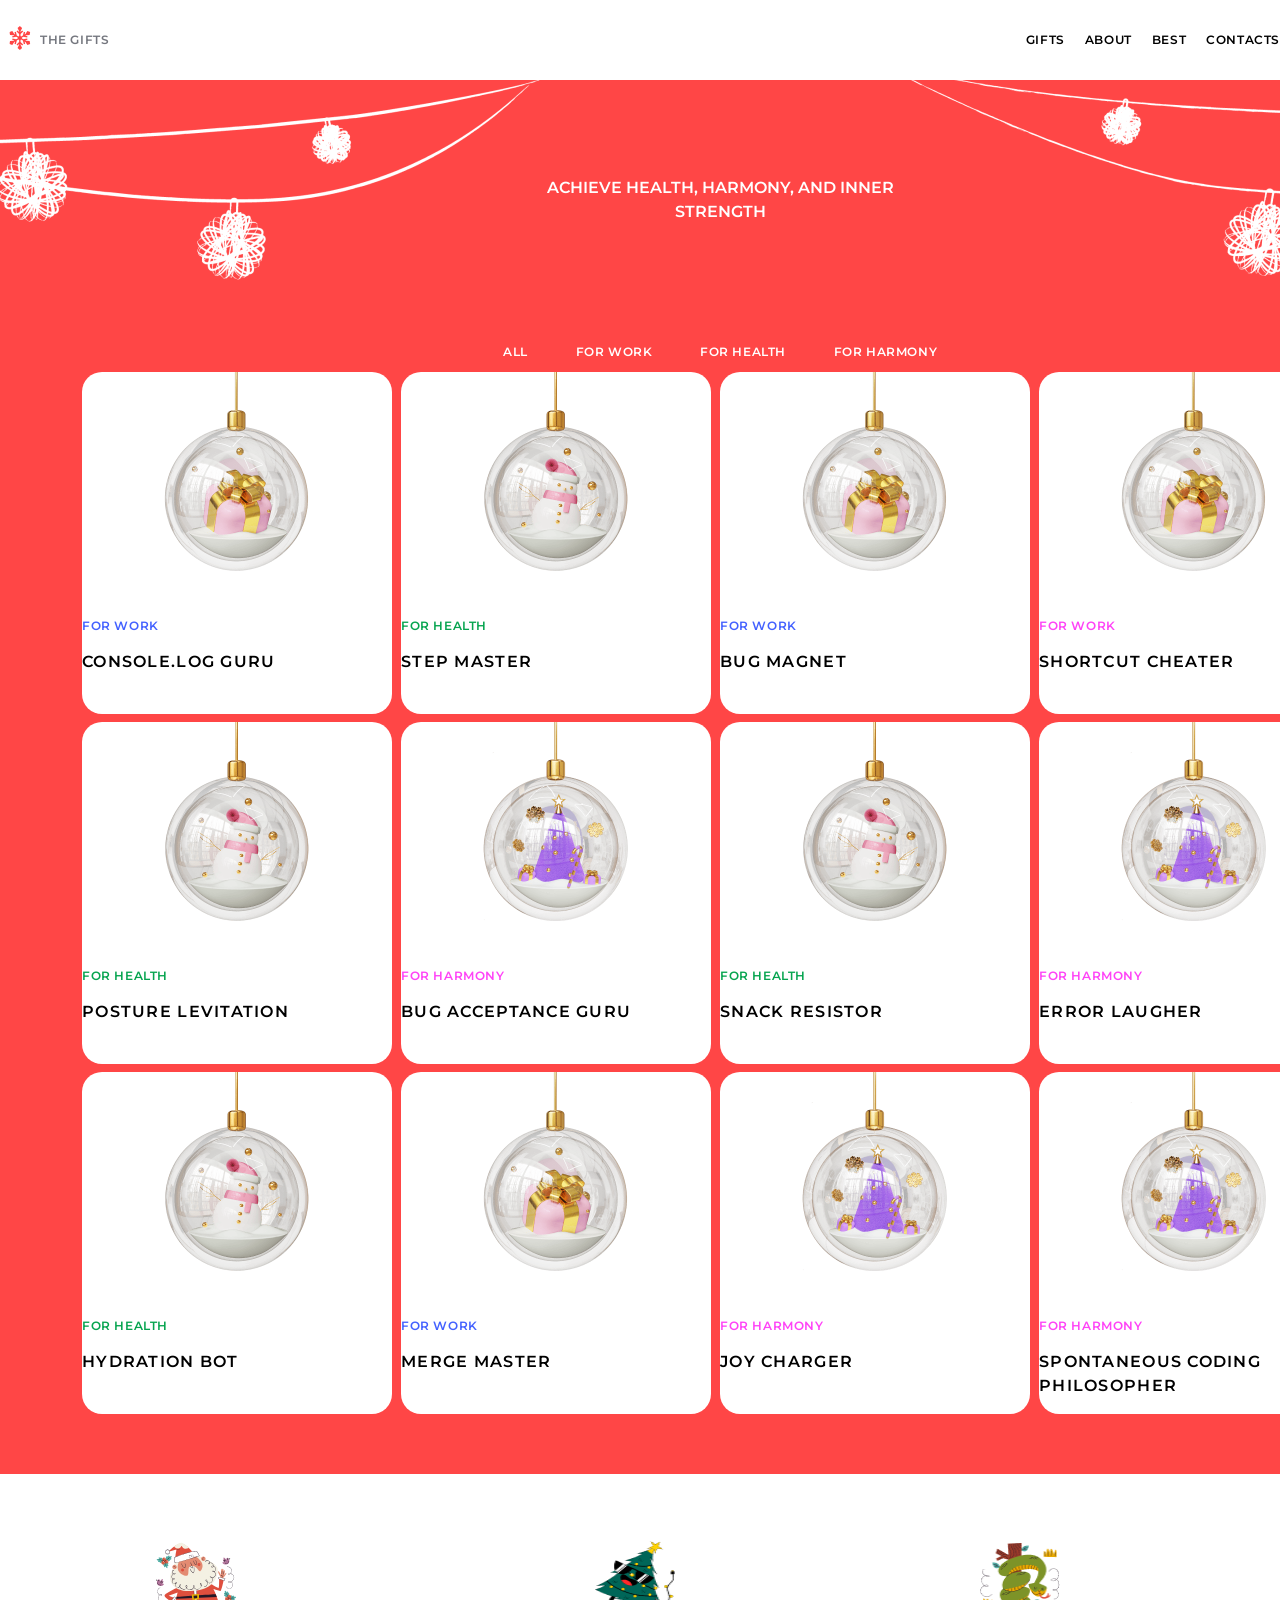
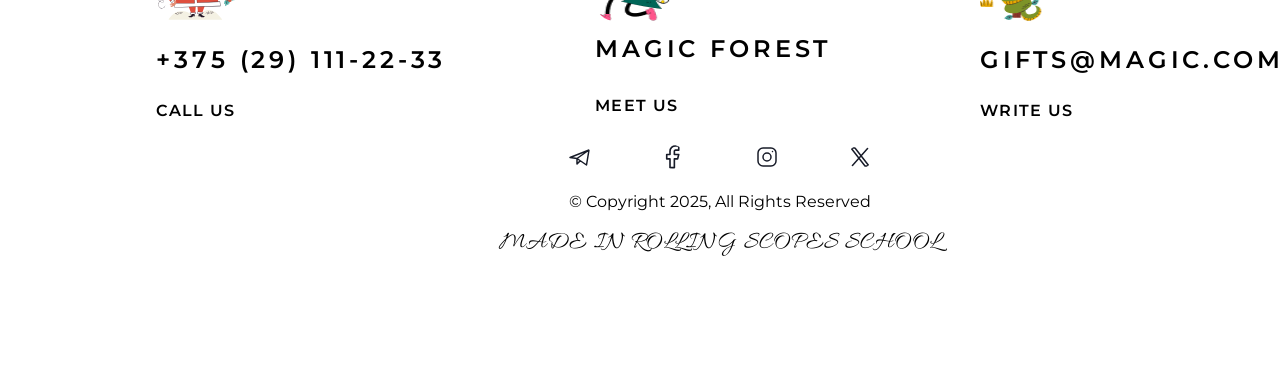
==== gifts.html @ f3303175 "feat: initial project structure" ====
<!DOCTYPE html>
<html lang="en">
<head>
    <link rel="icon" href="images/favicon.svg.svg" type="image/x-icon">
    <link rel="stylesheet" href="style.css">
    <meta charset="UTF-8">
    <meta name="viewport" content="width=device-width, initial-scale=1.0">
    <title>Gifts page</title>
</head>
<body>
    <header>
        <div class="header_container">
            <div class="header_left-block">
                <a href="index.html"><img src="images/favicon.svg.svg" alt="icon" class="icon"></a>
                <a href="gifts.html" class="disabled font-color-dark font-family-montserrat font-weight-600 font-style-normal font-size-12 line-height-130 letter-spacing-5 uppercase">
                    the gifts
                </a>
            </div>
            <div class="header_right-block">
                <nav class="font-color-dark font-family-montserrat font-weight-600 font-style-normal font-size-12 line-height-130 letter-spacing-5 uppercase">
                    <ul>
                        <li><a href="gifts.html" class="gifts_link">gifts</a></li>
                        <li><a href="#About" class="about_link">about</a></li>
                        <li><a href="#Best_Gifts" class="best_link">best</a></li>
                        <li><a href="#Contacts" class="contacts_link">contacts</a></li>
                    </ul>
                </nav>
            </div>
        </div>
    </header>

    <main>
        <section class="Gifts" id="Gifts">
            <img src="images/bg-garland.png" alt="garland" width="1440" height="200">
            <div class="gifts_container">
                
                <div id="overlay" class="gifts_header">
                    <p class="font-color-white font-family-montserrat font-weight-600 font-style-normal font-size-32 line-height-150 letter-spacing-18 center uppercase">
                        Achieve health, harmony, and inner strength</p>
                </div>
                <div class="gifts_tabs">
                    <div class="all_tab font-color-white font-family-montserrat font-weight-600 font-style-normal font-size-12 line-height-130 letter-spacing-5 center uppercase">
                        <p>all</p>
                    </div>
                    <div class="work_tab font-color-white font-family-montserrat font-weight-600 font-style-normal font-size-12 line-height-130 letter-spacing-5 center uppercase">
                        <p>for work</p>
                    </div>
                    <div class="health_tab font-color-white font-family-montserrat font-weight-600 font-style-normal font-size-12 line-height-130 letter-spacing-5 center uppercase">
                        <p>for health</p>
                    </div>
                    <div class="harmony_tab font-color-white font-family-montserrat font-weight-600 font-style-normal font-size-12 line-height-130 letter-spacing-5 center uppercase">
                        <p>for harmony</p>
                    </div>
                </div>
                <div class="gifts_cards">
                    <a href="">
                    <div class="card">
                        <img src="images/gift-for-work.png" alt="gift for work" class="gift-work">
                        <h3 class="font-color-blue font-family-montserrat font-weight-600 font-style-normal font-size-12 line-height-130 letter-spacing-5 uppercase">
                            for work
                        </h3>
                        <p class="font-color-black font-family-montserrat font-weight-600 font-style-normal font-size-16 line-height-152 letter-spacing-8 uppercase">
                            Console.log Guru
                        </p>
                    </div>
                    </a>
                    <a href="">
                    <div class="card">
                        <img src="images/gift-for-health.png" alt="gift for health" class="gift-health">
                        <h3  class="font-color-green font-family-montserrat font-weight-600 font-style-normal font-size-12 line-height-130 letter-spacing-5 uppercase">
                            for health
                        </h3>
                        <p class="font-color-black font-family-montserrat font-weight-600 font-style-normal font-size-16 line-height-152 letter-spacing-8 uppercase">
                            Step master
                        </p>
                    </div>
                    </a>
                    <a href="">
                    <div class="card">
                        <img src="images/gift-for-work.png" alt="gift for work" class="gift-work">
                        <h3 class="font-color-blue font-family-montserrat font-weight-600 font-style-normal font-size-12 line-height-130 letter-spacing-5 uppercase">
                            for work
                        </h3>
                        <p class="font-color-black font-family-montserrat font-weight-600 font-style-normal font-size-16 line-height-152 letter-spacing-8 uppercase">
                            bug magnet
                        </p>
                    </div>
                    </a>
                    <a href="">
                    <div class="card">
                        <img src="images/gift-for-work.png" alt="gift for work" class="gift-work">
                        <h3 class="font-color-pink font-family-montserrat font-weight-600 font-style-normal font-size-12 line-height-130 letter-spacing-5 uppercase">
                            for work
                        </h3>
                        <p class="font-color-black font-family-montserrat font-weight-600 font-style-normal font-size-16 line-height-152 letter-spacing-8 uppercase">
                            shortcut cheater
                        </p>
                    </div>
                    </a>
                    <a href="">
                    <div class="card">
                        <img src="images/gift-for-health.png" alt="gift for health" class="gift-health">
                        <h3  class="font-color-green font-family-montserrat font-weight-600 font-style-normal font-size-12 line-height-130 letter-spacing-5 uppercase">
                            for health
                        </h3>
                        <p class="font-color-black font-family-montserrat font-weight-600 font-style-normal font-size-16 line-height-152 letter-spacing-8 uppercase">
                            posture levitation
                        </p>
                    </div>
                    </a>
                    <a href="">
                    <div class="card">
                        <img src="images/gift-for-harmony.png" alt="gift for harmony" class="gift-harmony">
                        <h3 class="font-color-pink font-family-montserrat font-weight-600 font-style-normal font-size-12 line-height-130 letter-spacing-5 uppercase">
                            for harmony
                        </h3>
                        <p class="font-color-black font-family-montserrat font-weight-600 font-style-normal font-size-16 line-height-152 letter-spacing-8 uppercase">
                            bug acceptance guru
                        </p>
                    </div>
                    </a>
                    <a href="">
                    <div class="card">
                        <img src="images/gift-for-health.png" alt="gift for health" class="gift-health">
                        <h3  class="font-color-green font-family-montserrat font-weight-600 font-style-normal font-size-12 line-height-130 letter-spacing-5 uppercase">
                            for health
                        </h3>
                        <p class="font-color-black font-family-montserrat font-weight-600 font-style-normal font-size-16 line-height-152 letter-spacing-8 uppercase">
                            snack resistor
                        </p>
                    </div>
                    </a>
                    <a href="">
                    <div class="card">
                        <img src="images/gift-for-harmony.png" alt="gift for harmony" class="gift-harmony">
                        <h3 class="font-color-pink font-family-montserrat font-weight-600 font-style-normal font-size-12 line-height-130 letter-spacing-5 uppercase">
                            for harmony
                        </h3>
                        <p class="font-color-black font-family-montserrat font-weight-600 font-style-normal font-size-16 line-height-152 letter-spacing-8 uppercase">
                            error laugher
                        </p>
                    </div>
                    </a>
                    <a href="">
                    <div class="card">
                        <img src="images/gift-for-health.png" alt="gift for health" class="gift-health">
                        <h3  class="font-color-green font-family-montserrat font-weight-600 font-style-normal font-size-12 line-height-130 letter-spacing-5 uppercase">
                            for health
                        </h3>
                        <p class="font-color-black font-family-montserrat font-weight-600 font-style-normal font-size-16 line-height-152 letter-spacing-8 uppercase">
                            hydration bot
                        </p>
                    </div>
                    </a>
                    <a href="">
                    <div class="card">
                        <img src="images/gift-for-work.png" alt="gift for work" class="gift-work">
                        <h3 class="font-color-blue font-family-montserrat font-weight-600 font-style-normal font-size-12 line-height-130 letter-spacing-5 uppercase">
                            for work
                        </h3>
                        <p class="font-color-black font-family-montserrat font-weight-600 font-style-normal font-size-16 line-height-152 letter-spacing-8 uppercase">
                            merge master
                        </p>
                    </div>
                    </a>
                    <a href="">
                    <div class="card">
                        <img src="images/gift-for-harmony.png" alt="gift for harmony" class="gift-harmony">
                        <h3 class="font-color-pink font-family-montserrat font-weight-600 font-style-normal font-size-12 line-height-130 letter-spacing-5 uppercase">
                            for harmony
                        </h3>
                        <p class="font-color-black font-family-montserrat font-weight-600 font-style-normal font-size-16 line-height-152 letter-spacing-8 uppercase">
                            joy charger
                        </p>
                    </div>
                    </a>
                    <a href="">
                    <div class="card">
                        <img src="images/gift-for-harmony.png" alt="gift for harmony" class="gift-harmony">
                        <h3 class="font-color-pink font-family-montserrat font-weight-600 font-style-normal font-size-12 line-height-130 letter-spacing-5 uppercase">
                            for harmony
                        </h3>
                        <p class="font-color-black font-family-montserrat font-weight-600 font-style-normal font-size-16 line-height-152 letter-spacing-8 uppercase">
                            Spontaneous Coding Philosopher
                        </p>
                    </div>
                    </a>
                </div>
            </div>
        </section>
    </main>

    <footer>
        <div class="Contacts" id="Contacts">
            <h2 class="visually-hidden">Contacts</h2>
            <div class="footer_container">
                <div class="contacts_container">
                    <div class="contacts_upper-block">
                        <div class="contacts_phone">
                            <img src="images/santa-claus.svg" alt="santa claus" class="santa-claus">
                            <a href="tel:+375291112233" class="font-color-black font-family-montserrat font-weight-600 font-style-normal font-size-24 line-height-152 letter-spacing-16 uppercase">
                            +375 (29) 111-22-33
                            </a>
                            <a href="tel:+375291112233" class="font-color-black font-family-montserrat font-weight-600 font-style-normal font-size-16 line-height-152 letter-spacing-8 uppercase">
                            Call Us
                            </a>
                        </div>
                        <div class="contacts_meeting">
                            <img src="images/tree.png" alt="tree" class="tree">
                            <a href="google.com/maps" target="_blank" rel="noopener noreferrer" class="font-color-black font-family-montserrat font-weight-600 font-style-normal font-size-24 line-height-152 letter-spacing-16 uppercase">
                            Magic forest
                            </a>
                            <p class="font-color-black font-family-montserrat font-weight-600 font-style-normal font-size-16 line-height-152 letter-spacing-8 uppercase">
                            Meet Us
                            </p>
                        </div>
                        <div class="contacts_email">
                            <img src="images/snake.png" alt="snake" class="snake">
                            <a href="mailto:gifts@magic.com" class="font-color-black font-family-montserrat font-weight-600 font-style-normal font-size-24 line-height-152 letter-spacing-16 uppercase">
                            gifts@magic.com
                            </a>
                            <a href="mailto:gifts@magic.com" class="font-color-black font-family-montserrat font-weight-600 font-style-normal font-size-16 line-height-152 letter-spacing-8 uppercase">
                            Write Us
                            </a>
                        </div>
                    </div>
                </div>
            
                <div class="footer_block">
                    <div class="footer-icons">
                        <a href="telegram.com"><img src="images/telegram.svg" alt="telegram" class="telegram"></a>
                        <a href="facebook.com"><img src="images/facebook.svg" alt="facebook" class="facebook"></a>
                        <a href="instagram.com"><img src="images/instagram.svg" alt="instagram" class="instagram"></a>
                        <a href="x.com"><img src="images/X.svg" alt="x" class="x"></a>
                    </div>
                    <div class="footer_copyright">
                        <p class="font-color-black font-family-montserrat font-weight-400 font-style-normal font-size-16 line-height-148 letter-spacing-0 center">
                        © Copyright 2025, All Rights Reserved
                        </p>
                    </div>
                    <div class="footer_rsschool">
                        <a href="https://rs.school/" target="_blank" rel="noopener noreferrer" class="font-color-black font-family-allura font-weight-400 font-style-normal font-size-24 line-height-100 letter-spacing-5 uppercase center">
                        Made in Rolling Scopes School
                        </a>
                    </div>
                </div>
            </div>
        </div>
    </footer>
</body>
</html>
---- style.css ----
/* Added Montserrat font*/
@import url('https://fonts.googleapis.com/css2?family=Forum&family=Montserrat:ital,wght@0,100..900;1,100..900&display=swap');

/* Added Allura font*/
@import url('https://fonts.googleapis.com/css2?family=Allura&display=swap');

body {
    margin: 0;
    padding: 0;
    background-color: #FFFFFF;
}

.body_wrapper {
    width: 1440px;
    margin: 0 auto;
    background-color: #FFFFFF;
}

/* Typography*/
.font-color-dark {
    color: var(--Dark, #181C29);
}
.font-color-white {
    color: var(--Static-White, #FFFFFF);
}
.font-color-red {
    color: var(--Primary, #FF4646);
}
.font-color-blue {
    color: var(--Tag-Purple, #4361FF);
}
.font-color-green {
    color: var(--Tag-Green, #06A44F);
}
.font-color-pink {
    color: var(--Tag-Pink, #FF43F7);

}

.font-family-montserrat {
    font-family: "Montserrat";
}
.font-family-allura {
    font-family: "Allura";
}

.font-weight-600 {
    font-weight: 600;
}
.font-weight-400 {
    font-weight: 400;
}

.font-style-normal {
    font-style: normal;
}

.font-size-12 {
    font-size: 12px;
}
.font-size-16 {
    font-size: 16px;
}
.font-size-24 {
    font-size: 24px;
}
.font-size-36 {
    font-size: 36px;
}
.font-size-80 {
    font-size: 80px;
}

.line-height-100 {
    line-height: 100%;
}
.line-height-130 {
    line-height: 130%;
}
.line-height-148 {
    line-height: 148%;
}
.line-height-150 {
    line-height: 150%;
}
.line-height-152 {
    line-height: 152%;
}

.letter-spacing-0 {
    letter-spacing: 0em;
}

.letter-spacing-5 {
    letter-spacing: 0.05em;
}
.letter-spacing-8 {
    letter-spacing: 0.08em;
}
.letter-spacing-16{
    letter-spacing: 0.16em;
}

.uppercase {
    text-transform: uppercase;
}

/* Added background image */
.About, .Slider, .Best_Gifts {
    background-image: url("images/bg-snow.png");
    background-color: #FF4646;
    background-repeat: no-repeat;
    background-position: center;
    background-size: cover;
}

.Hero {
    background-image: url("images/bg-ball.png");
    background-color: #FF4646;
    background-repeat: no-repeat;
    background-position: center;
    background-size: cover;
}

.CTA {
    background-image: url("images/bg-forest.png");
    background-color: #FF4646;
    background-repeat: no-repeat;
    background-position: center;
    background-size: cover;
}

.Gifts {
    background-color: #FF4646;
    background-repeat: no-repeat;
    background-position: center;
    background-size: 100% 100%;
    
}



/* Adjusted the size of the sections*/
header {
    min-height: 64px;
}
.Hero {
    min-height: 524px;
}
.About {
    min-height: 648px;
}
.Slider {
    min-height: 488px;
}
.Best_Gifts {
    min-height: 554px;
}
.CTA {
    min-height: 668px;
}
footer {
    min-height: 496px;
}

/* Adjusted the size of containers */
.Hero {
    width: 1440px;
    height: 524px;
}
.hero-container {
    width: 426px;
    height: 404px;
}
.about_container {
    width: 1276px;
    height: 528px;
}
.slider_container {
    width: 1276px;
    height: 368px;
}
.best_gifts_container {
    width: 1276px;
    height: 434px;
}
.cta_container {
    width: 1276px;
    height: 548px;
}
.contacts_container {
    width: 1276px;
    height: 204px;
}
footer {
    width: 1440px;
    height: 496px;
}
.footer_container {
    width: 1276px;
    height: 376px;
}
.footer_block {
    width: 1276px;
    height: 112px;
}

.Gifts {
    width: 1440px;
    height: 1394px;
}

/*Adjusted images sizes*/
.icon {
    width: 24px;
    height: 24px;
}
.santa-snowman {
    width: 638px;
    height: 528px;
}
.snowman, .tree-presents, .christmas-ball {
    width: 200px;
    height: 200px;
}
.gift-work, .gift-health, .gift-harmony, .gift-harmony {
    width: 310px;
    height: 230px;
}
.santa, .tree, .snake {
    width: 80px;
    height: 80px;
}
.telegram, .facebook, .instagram, .x {
    width: 24px;
    height: 24px;
}


/*Adjusted positioning*/
.header_container {
    display: flex;
    align-items: center;
}

.header_left-block {
    display: flex;
    width: 141px;
    height: 40px;
    padding: 20px 8px 20px 8px;
    gap: 8px;
    align-items: center;
}

.header_right-block {
    display: flex;
    width: 1123px;
    height: 40px;
    padding: 0px;
    gap: 0px;
    justify-content: end;

}

.Hero {
    display: flex;
    flex-direction: column;
    justify-content: center;
    align-items: center;
}

.hero_container {
    display: flex;
    flex-direction: column;
    justify-content: center;
    align-items: center;
    width: 426px;
    height: 404px;
}

.center {
    text-align: center;
}

.explore {
    background-color: black;
    display:flex;
    justify-content: center;
    align-items: center;
    width: 235px;
    height: 56px;
}

.About {
    display: flex;
    justify-content: center;
    align-items: center;
}

.about_container {
    background-color: #FFFFFF;
    display: flex;
}

.about_content-wrapper {
    display: grid;
    align-items: center;
    width: 638px;
    height: 528px;
}

.about_content-block {
    padding: 0 60px 0 60px;
    width: 426px;
    height: 328px;
}

.Slider {
    display: flex;
    justify-content: center;
    align-items: center;
}

.slider_container {
    display: flex;
    flex-direction: column;
    align-items: center;
    justify-content: center;
}

.slider_header-wrapper {
    width: 426px;
    height: 72px;
    display: flex;
    flex-direction: column;
    justify-content: center;
    align-items: center;
}

.upper-block {
    width: 426px;
    height: 24px;
}

.lower-block {
    width: 426px;
    height: 72px;
}

.slider_content-wrapper {
    display: flex;
    align-items: center;
    width: 1276px;
    height: 200px;
}

.Best_Gifts {
    display: flex;
    justify-content: center;
    align-items: center;
}

.best_gifts_container {
    display: grid;
    justify-content: center;
    align-items: center;
    width: 1276px;
    height: 434px;
}

.best_gifts_content {
    display: flex;
    justify-content: space-between;
    width: 1276px;
    height: 342px;
}

.card {
    background-color: #FFFFFF;
    width: 310px;
    height: 342px;
}

.CTA {
    display: grid;
    justify-content: center;
    align-items: center;
}

.cta_container {
    display: grid;
    justify-content: center;
    align-items: center;
}

.cta_block {
    display: flex;
    flex-direction: column;
    justify-content: center;
    align-items: center;
    width: 426px;
    height:428px;
}

.countdown_date {
    display: flex;
    width:344px;
    height:72px;
    background-color: rgba(255, 255, 255, 0.5);
    display: flex;
    justify-content: center;
    align-items: center;
}

.countdown_date-days, .countdown_date-hours, .countdown_date-minutes, .countdown_date-seconds {
    width: 80px;
    height: 52px;
    display: grid;
    justify-content: center;
    align-items: center;
}


.Contacts {
    display: grid;
    justify-content: center;
    align-items: center;
}
.contacts_container {
    display: grid;

}
.contacts_upper-block {
    display: flex;
    justify-content: space-around;
}
.contacts_phone {
    display: grid;
}
.contacts_meeting {
    display: grid;
}
.contacts_email {
    display: grid;
}

footer {
    display: flex;
    flex-direction: column;
    justify-content: space-between;
}

.footer_block {
    display: grid;
    justify-content: center;
}
.footer-icons {
    display: flex;
    justify-content: center;
    justify-content: space-evenly;
}

.Gifts {
    display: flex;
    flex-direction: column;
    justify-content: center;
    align-items: center;
}

.gifts_container {
    display: flex;
    flex-direction: column;
    justify-content: center;
    align-items: center;
    width: 1276px;
    height: 1274px;
}

.gifts_header {
    width: 426px;
    height: 144px;

}
.gifts_tabs {
    width: 474px;
    height: 40px;
    display: flex;
    justify-content: space-between;
    align-items: center;
}
.all_tab {
    width: 65px;
    height: 40px;
}
.work_tab {
    width: 116px;
    height: 40px;
}
.health_tab {
    width: 126px;
    height: 40px;
}
.harmony_tab {
    width: 143px;
    height: 40px;
}

.gifts_cards {
    width: 1276px;
    height: 1050px;
    display: grid;
    grid-template-columns: repeat(4,1fr);
}

#overlay {
    position: absolute;
    top: 10em;
    text-align: center;
    width: 426px;
    height: 144px;
    font-family: 'Montserrat';

    
}

a {
    text-decoration: none;
    color: black;
    cursor: pointer;
}

ul {
    list-style-type: none;
    display:flex;
    gap: 20px;
}

img, div {
    border-radius: 20px;
}

.Hero {
    border-top-left-radius: 20px;
    border-top-right-radius: 20px;
}

.CTA {
    border-bottom-left-radius: 20px;
    border-bottom-right-radius: 20px;
}

.visually-hidden {
    visibility: hidden;
}

.disabled {
  pointer-events: none;
  cursor: default;
  text-decoration: none;
  opacity: 0.6;    
}
.disabled:hover {
    text-decoration: none;
    color:inherit;
}

html {
  scroll-behavior: smooth;
}
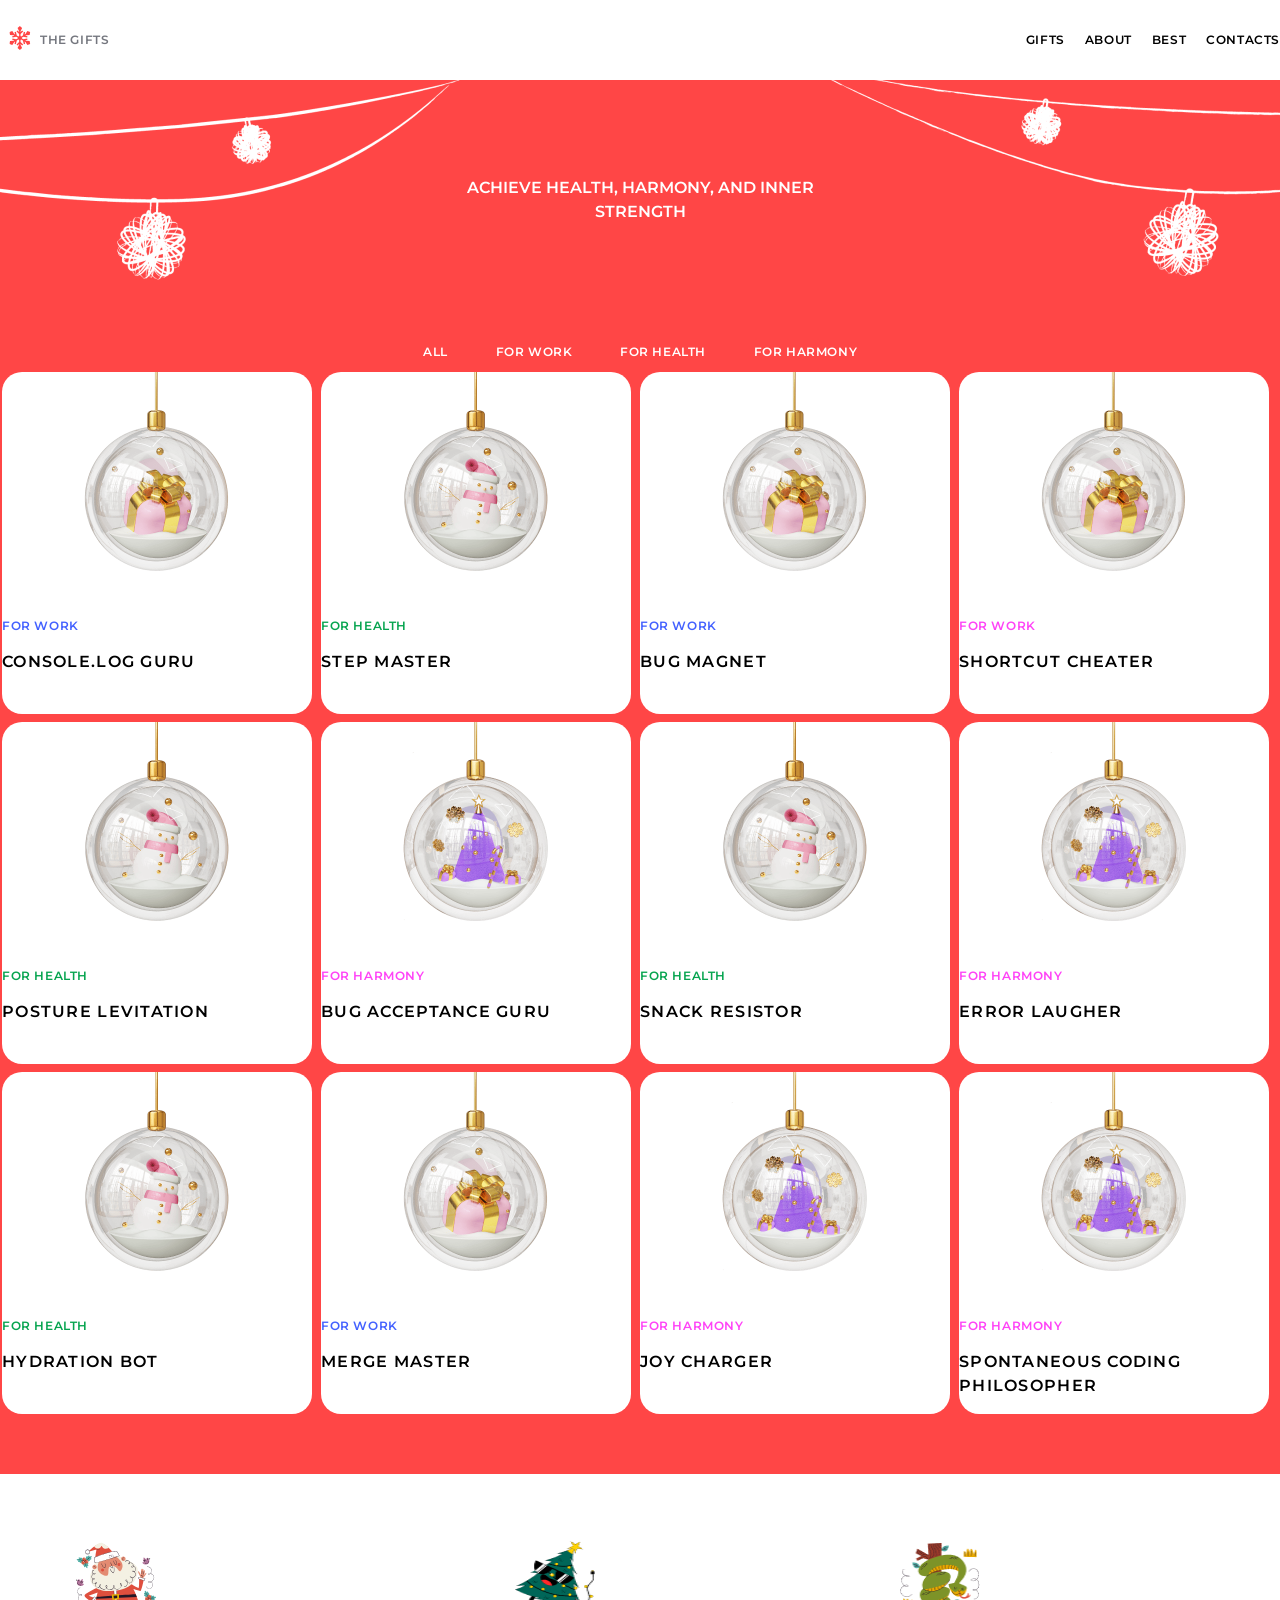
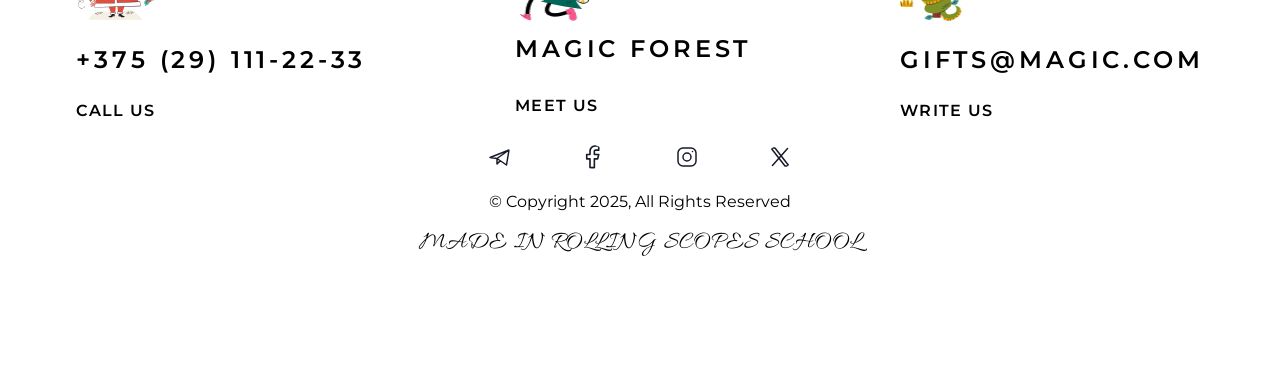
==== commit 40df12f2: "style:center content using gifts_body-wrapper" ====
--- a/gifts.html
+++ b/gifts.html
@@ -8,6 +8,7 @@
     <title>Gifts page</title>
 </head>
 <body>
+    <div class="gifts_body-wrapper">
     <header>
         <div class="header_container">
             <div class="header_left-block">
@@ -247,5 +248,6 @@
             </div>
         </div>
     </footer>
+    </div>
 </body>
 </html>
--- a/style.css
+++ b/style.css
@@ -564,6 +564,13 @@
     color:inherit;
 }
 
+.gifts_body-wrapper {
+    display: flex;
+    justify-content: center;
+    align-items: center;
+    flex-direction: column;
+}
+
 html {
   scroll-behavior: smooth;
 }
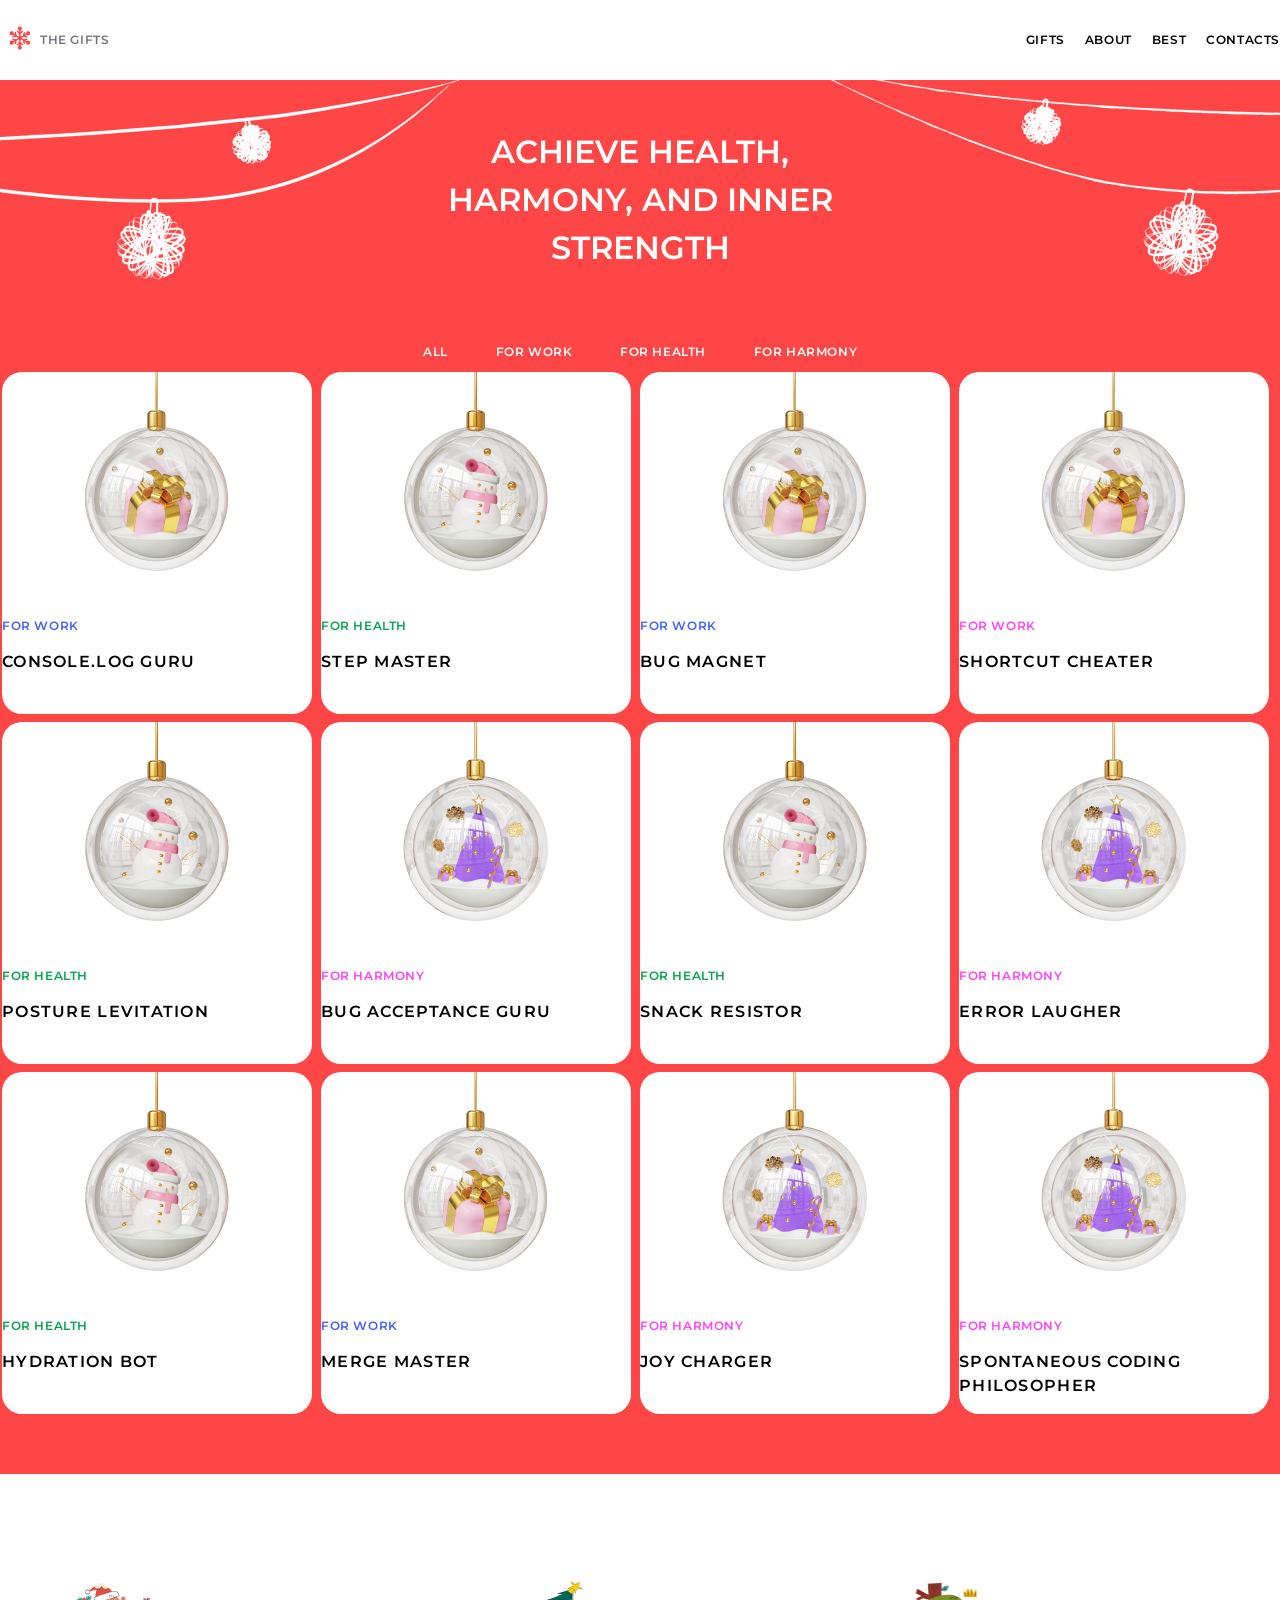
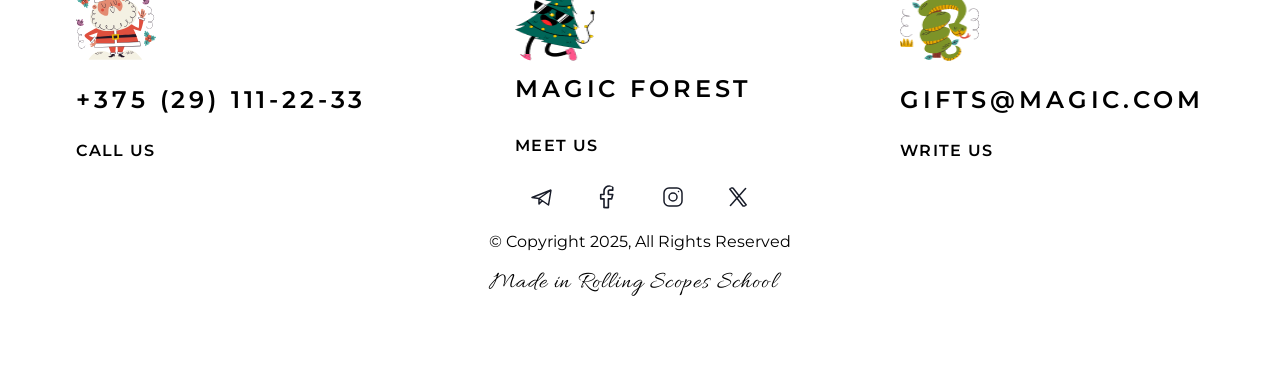
==== commit ea2703f9: "feat:prepare files for part2" ====
--- a/gifts.html
+++ b/gifts.html
@@ -27,17 +27,22 @@
                     </ul>
                 </nav>
             </div>
+            <button class="burger-btn" id="burgerBtn" aria-label="Open menu">
+            <span></span>
+            <span></span>
+            <span></span>
+        </button>
         </div>
     </header>
 
     <main>
         <section class="Gifts" id="Gifts">
-            <img src="images/bg-garland.png" alt="garland" width="1440" height="200">
+            <img src="images/bg-garland.png" alt="garland" class="garland">
             <div class="gifts_container">
                 
                 <div id="overlay" class="gifts_header">
                     <p class="font-color-white font-family-montserrat font-weight-600 font-style-normal font-size-32 line-height-150 letter-spacing-18 center uppercase">
-                        Achieve health, harmony, and inner strength</p>
+                        ACHIEVE HEALTH, HARMONY, AND INNER STRENGTH</p>
                 </div>
                 <div class="gifts_tabs">
                     <div class="all_tab font-color-white font-family-montserrat font-weight-600 font-style-normal font-size-12 line-height-130 letter-spacing-5 center uppercase">
@@ -240,7 +245,7 @@
                         </p>
                     </div>
                     <div class="footer_rsschool">
-                        <a href="https://rs.school/" target="_blank" rel="noopener noreferrer" class="font-color-black font-family-allura font-weight-400 font-style-normal font-size-24 line-height-100 letter-spacing-5 uppercase center">
+                        <a href="https://rs.school/" target="_blank" rel="noopener noreferrer" class="font-color-black font-family-allura font-weight-400 font-style-normal font-size-24 line-height-100 letter-spacing-5 center">
                         Made in Rolling Scopes School
                         </a>
                     </div>
--- a/style.css
+++ b/style.css
@@ -425,6 +425,8 @@
     display: grid;
     justify-content: center;
     align-items: center;
+    width: 1440px;
+    height: 496px;
 }
 .contacts_container {
     display: grid;
@@ -571,6 +573,629 @@
     flex-direction: column;
 }
 
+.gifts_header {
+    width: 426px;
+    height: 144px;
+}
+
+.garland {
+    width: 1440px;
+    height: 200px;
+}
+
+#overlay {
+    position: absolute;
+    font-family: 'Montserrat';
+    top: 3em;
+    font-size: 32px;
+    line-height: 150%;
+    letter-spacing: 18%;
+}
+
+
+.burger-btn {
+    display: none;          /* hidden on desktop */
+    flex-direction: column;
+    justify-content: center;
+    gap: 5px;
+    background: none;
+    border: none;
+    cursor: pointer;
+    padding: 8px;
+    margin-left: auto;
+}
+.burger-btn span {
+    display: block;
+    width: 24px;
+    height: 2px;
+    background-color: #181C29;
+    border-radius: 2px;
+    transition: transform 0.3s, opacity 0.3s;
+}
+.burger-btn.active span:nth-child(1) { transform: translateY(7px) rotate(45deg); }
+.burger-btn.active span:nth-child(2) { opacity: 0; }
+.burger-btn.active span:nth-child(3) { transform: translateY(-7px) rotate(-45deg); }
+
 html {
   scroll-behavior: smooth;
+}
+
+
+
+@media (min-width: 381px) and (max-width: 768px) {
+    .header_right-block { display: none; }
+    .burger-btn         { display: flex; }
+
+    .header_right-block nav {
+        display: none;}
+        .burger-menu {
+        display: flex; }
+
+.body_wrapper {
+    width: 100%;
+    max-width: 768px;
+    box-sizing: border-box;
+    overflow-x: hidden;
+}
+
+header {
+    width: 100%;
+    min-height: 64px;
+    box-sizing: border-box;
+}
+ 
+.header_container {
+    width: 100%;
+    padding: 0 16px;
+    box-sizing: border-box;
+    justify-content: space-between;
+}
+ 
+.header_left-block {
+    width: auto;
+}
+ 
+.header_right-block {
+    width: auto;
+    display: none;
+}
+ 
+
+.Hero {
+    width: 100%;
+    height: auto;
+    min-height: 400px;
+    padding: 60px 16px;
+    box-sizing: border-box;
+}
+ 
+.hero_container {
+    width: 100%;
+    max-width: 426px;
+    height: auto;
+    gap: 16px;
+}
+
+.About {
+    width: 100%;
+    min-height: auto;
+    box-sizing: border-box;
+}
+
+.about_container {
+    width: 100%;
+    height: 528px;
+    align-items: center;
+    box-sizing: border-box;
+}
+ 
+.about_content-wrapper {
+    width: 376px;
+    height: 528px;
+    display: flex;
+    justify-content: center;
+    align-items: center;
+}
+ 
+.about_content-block {
+    width: 256px;
+    height: 436px;
+    padding: 20px 0;
+    box-sizing: border-box;
+}
+
+.about_img-wrapper {
+    width: 376px;
+    height: 528px;
+}
+ 
+.santa-snowman {
+    width: 376px;
+    height: 528px;
+    object-fit: cover;
+}
+
+.Slider {
+    width: 768px;
+    min-height: 488px;
+    overflow: hidden;
+}
+
+.slider_container {
+    width: 752px;
+    height: 368px;
+    box-sizing: border-box;
+    gap:10px;
+    display: flex;
+    flex-direction: column;
+}
+
+.slider_header-wrapper {
+    width: 426px;
+    height: 72px;
+    display: flex;
+    justify-content: space-between;
+}
+
+.upper-block {
+    width: 426px;
+    height: 24px;
+}
+.lower-block {
+    width: 426px;
+    height: 36px;
+}
+h2, p {
+    margin: 0px;
+    
+}
+
+.slider_content-wrapper {
+    width: 1993px;
+    height: 200px;
+    overflow: visible;
+    display: flex;
+    justify-self: flex-end;
+}
+
+
+.live {
+    width: 184px;
+    height: 98px;
+}
+
+.create {
+    width: 330px;
+    height: 98px;
+}
+ 
+.snowman, .tree-presents, .christmas-ball {
+    width: 200px;
+    height: 200px;
+    flex-shrink: 0;
+}
+
+.Best_Gifts {
+    width: 100%;
+    min-height: auto;
+}
+
+.best_gifts_container {
+    width: 100%;
+    height: auto;
+    padding: 40px 16px;
+    box-sizing: border-box;
+}
+
+.best_gifts_content {
+    width: 100%;
+    height: auto;
+    display: grid;
+    grid-template-columns: repeat(2, 1fr);
+    gap: 16px;
+}
+ 
+.card {
+    width: 310px;
+    height: 342px;
+    box-sizing: border-box;
+}
+
+.card_content {
+    width: 310px;
+    height: 112px;
+}
+
+.gift-work, .gift-health, .gift-harmony {
+    width: 100%;
+    height: auto;
+}
+
+.CTA {
+    width: 768px;
+    height: 668px;
+
+}
+
+.cta_container {
+    width: 752px;
+    height: 548px;
+    padding: 40px 16px;
+    box-sizing: border-box;
+}
+ 
+.cta_block {
+    width: 426px;
+    height: 428px;
+    gap: 24px;
+}
+ 
+.countdown_date {
+    width: 344px;
+    height: 72px;
+    box-sizing: border-box;
+}
+
+footer {
+    width: 768px;
+    height: 928px;
+    box-sizing: border-box;
+}
+
+.Contacts {
+    width: 752px;
+    height: 808px;
+}
+ 
+.footer_container {
+    width: 752px;
+    height: 636px;
+}
+ 
+
+.contacts_container {
+    width: 752px;
+    height: auto;
+}
+ 
+.contacts_upper-block {
+    flex-direction: column;
+    gap: 32px;
+    align-items: center;
+    justify-content: center;
+}
+ 
+.contacts_phone,
+.contacts_meeting,
+.contacts_email {
+    width: 752px;
+    height: 204px;
+    text-align: center;
+}
+.santa-claus, .tree, .snake{
+    margin:auto;
+}
+ 
+.footer_block {
+    width: 752px;
+    height: 112px;
+    margin-top: 10px;
+}
+
+
+.gifts_body-wrapper {
+    width: 100%;
+    overflow-x: hidden;
+}
+
+#overlay {
+    position: absolute;
+    font-family: 'Montserrat';
+    top: 4em;
+    font-size: 32px;
+    line-height: 150%;
+    letter-spacing: 18%;
+}
+
+.Gifts {
+    width: 768px;
+    height: 2456px;
+}
+.gifts_body-wrapper {
+    width: 768px;
+    max-width: 768px;
+    box-sizing: border-box;
+    overflow-x: hidden;
+}
+
+.gifts_container {
+    width: 100%;
+    height: auto;
+    padding: 0 16px;
+    box-sizing: border-box;
+}
+ 
+.gifts_header {
+    width: 100%;
+    height: auto;
+    text-align: center;
+}
+ 
+.garland {
+    width:768px;
+    height:108px;
+}
+ 
+.gifts_tabs {
+    width: 100%;
+    max-width: 474px;
+    flex-wrap: wrap;
+    gap: 8px;
+    height: auto;
+}
+ 
+.gifts_cards {
+    width: 752px;
+    height: 2112px;
+    grid-template-columns: repeat(2, auto);
+    gap:10px;
+    justify-content: center;
+    align-items: center;
+}
+
+
+
+}
+
+@media (max-width: 380px) {
+
+    .header_right-block {
+        display: none;
+    }
+    
+    .body_wrapper {
+        width: 380px;
+        max-width: 380px;
+        box-sizing: border-box;
+        overflow-x: hidden;
+    }
+
+    header {
+        width: 380px;
+        height: 64px;
+    }
+
+    
+ 
+    .Hero {
+        width:380px;
+        height: 572px;
+    }
+ 
+    .hero_container {
+        width: 364px;
+        height: 452px;
+    }
+
+    .About {
+        width: 380px;
+        height:1000px;
+        flex: none;
+    }
+ 
+    .about_container {
+        display: grid;
+        width: 364px;
+        height: 880px;
+    }
+
+    .about_content-wrapper {
+        width: 364px;
+        height: 352px;
+    }
+
+    .about_img-wrapper {
+        width: 364px;
+        height: 528px;
+        display: flex;
+        justify-content: center;
+        align-items: center;
+    }
+    
+    .santa-snowman {
+        width: 100%;
+        height: 100%;
+        object-fit: cover;
+    }
+    .about_content-block {
+        width: 324px;
+        height: 352px;
+        padding: 0;
+    }
+
+    .slider_container {
+        width: 364px;
+        height: 368px;
+    }
+
+    .slider_header-wrapper {
+        width: 364px;
+        height: 72px;
+    }
+
+    .slider_content-wrapper {
+        width: 1993px;
+        height: 200px;
+    }
+ 
+    .snowman, .tree-presents, .christmas-ball {
+        width: 200px;
+        height: 200px;
+    }
+
+    .Best_Gifts {
+        width: 380px;
+        height: 1616px;
+    }
+
+    .best_gifts_container {
+        width: 364px;
+        height: 1404px;
+    }
+
+    .best_gifts_header {
+        width: 364px;
+        height: 72px;
+        margin:0px;
+    }
+
+    h2, p {
+        margin: 0px;
+    }
+ 
+    .best_gifts_content {
+        width: 364px;
+        height: 1404px;
+        display: flex;
+        flex-direction: column;
+        justify-content: center;
+        align-items: center;
+        gap: 10px;
+    }
+
+    .CTA {
+        width: 380px;
+        height: 704px;
+    }
+ 
+    .cta_container {
+        width: 364px;
+        height: 584px;
+    }
+ 
+    .cta_block {
+        width: 364px;
+        height: 464px;
+    }
+    .explore {
+        width: 100%;
+        max-width: 235px;
+    }
+ 
+   footer {
+        width:380px;
+        height: 928px;
+    }
+    .Contacts {
+        width:380px;
+        height: 928px;
+    }
+
+    .footer_container {
+        width: 364px;
+        height: 808px;
+    }
+
+    .contacts_container {
+        width: 364px;
+        height: 636px;
+    }
+
+    .contacts_upper-block {
+        display: flex;
+        flex-direction: column;
+    }
+    .contacts_phone, .contacts_meeting, .contacts_email {
+        width: 364px;
+        height: 204px;
+        display: flex;
+        flex-direction: column;
+        justify-content: center;
+        align-items: center;
+    }
+
+    .footer_block {
+        width: 364px;
+        height: 112px;
+    }
+ 
+    .gifts_container {
+        padding: 0 12px;
+    }
+ 
+    .gifts_tabs {
+        justify-content: center;
+    }
+ 
+    .gifts_cards {
+        grid-template-columns: 1fr;
+    }
+ 
+    .countdown_date {
+        max-width: 100%;
+    }
+ 
+    .countdown_date-days,
+    .countdown_date-hours,
+    .countdown_date-minutes,
+    .countdown_date-seconds {
+        width: 60px;
+    }
+
+    #overlay {
+    position: absolute;
+    font-family: 'Montserrat';
+    top: 4em;
+    font-size: 32px;
+    line-height: 150%;
+    letter-spacing: 18%;
+    width: 364px;
+    height: 240px;
+}
+
+.Gifts {
+    width: 380px;
+    height: 4676px;
+    justify-content:flex-start;
+}
+
+.gifts_body-wrapper {
+    width: 380px;
+    max-width: 380px;
+    box-sizing: border-box;
+    overflow-x: hidden;
+}
+
+.gifts_container {
+    width: 364px;
+    height: 4556px;
+    justify-content: flex-end;
+}
+ 
+.gifts_header {
+    width: 100%;
+    height: auto;
+    text-align: center;
+}
+ 
+.garland {
+    width:380px;
+    height:53px;
+}
+ 
+.gifts_tabs {
+    width: 354px;
+    height: 40px;
+}
+ 
+.gifts_cards {
+    width: 364px;
+    height: 4236px;
+    gap:10px;
+    display: flex;
+    flex-direction: column;
+    flex-direction: ;
+    justify-content: center;
+    align-items: center;
+}
 }
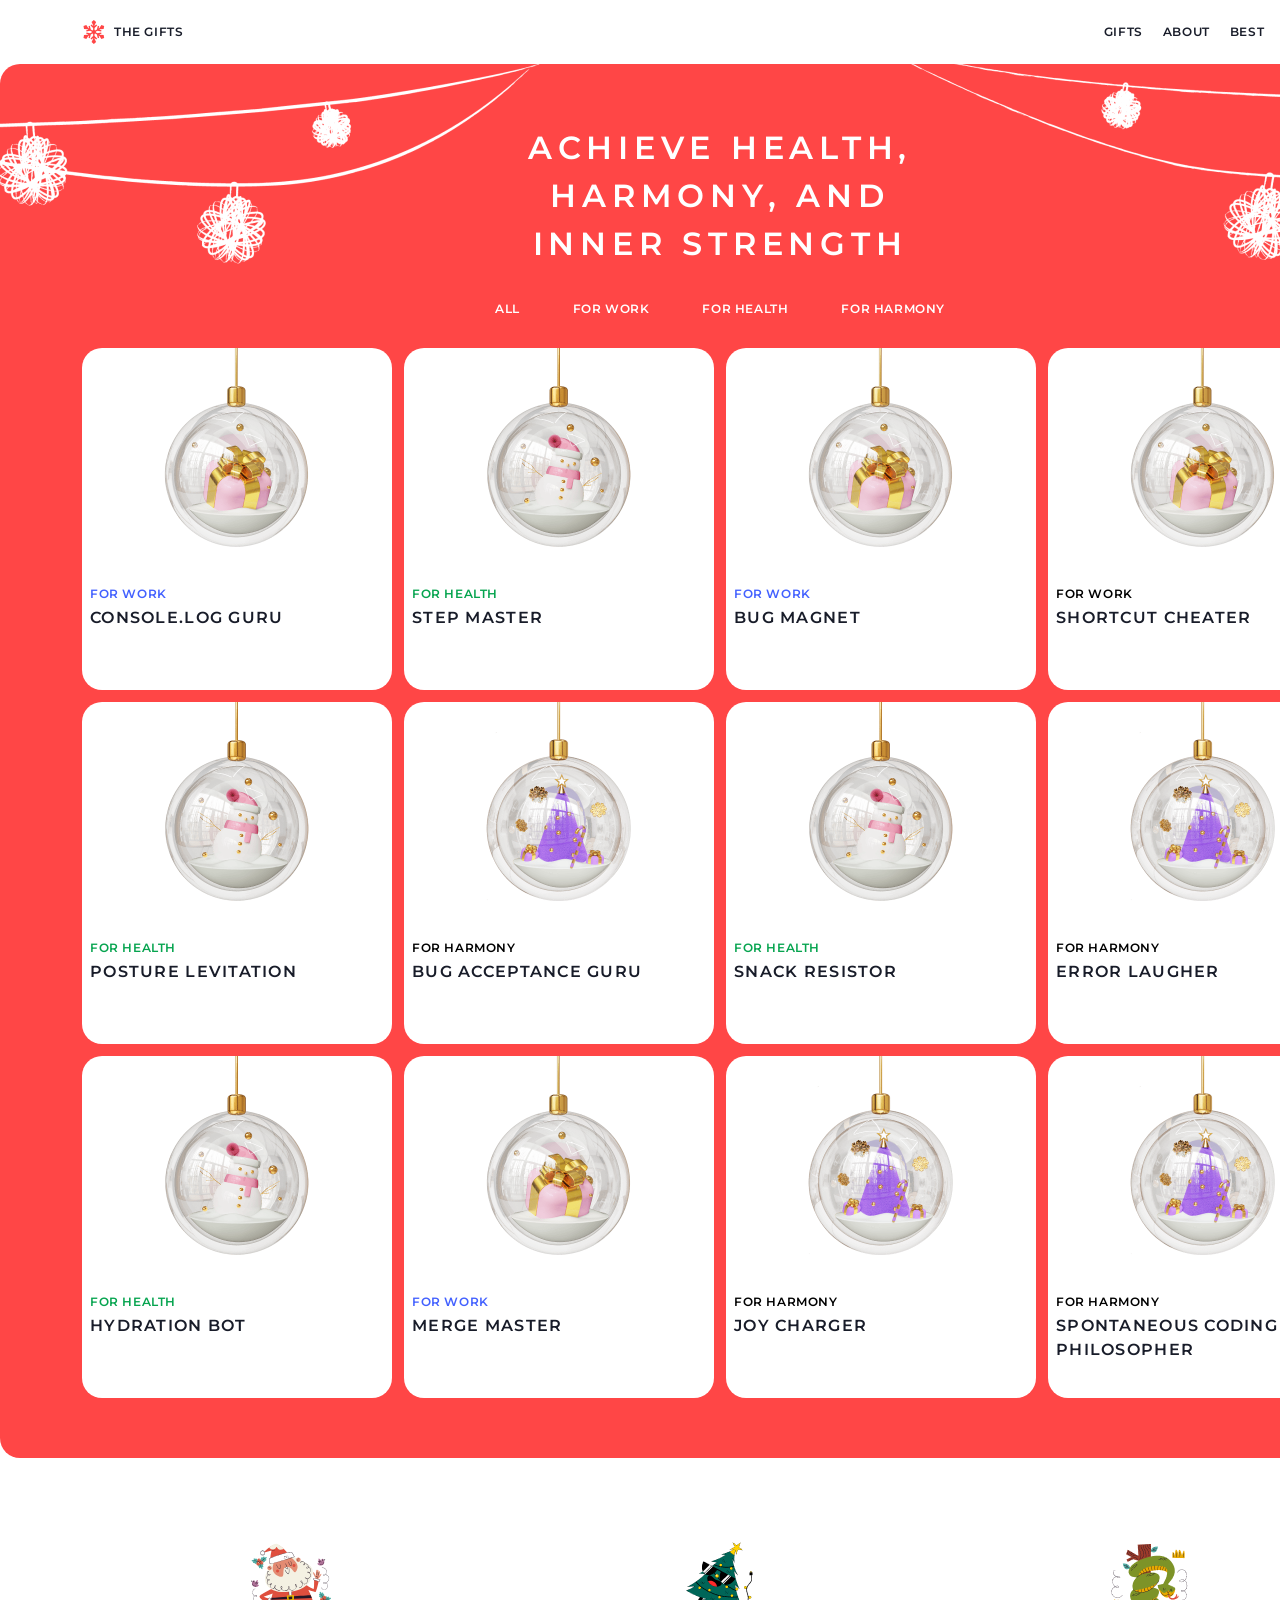
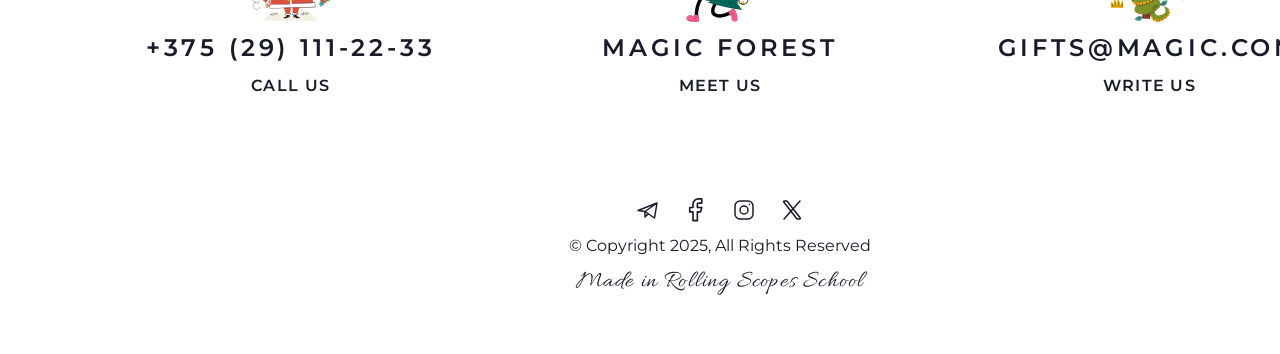
==== commit 1efb7edc: "feat: implement part 3" ====
--- a/gifts.html
+++ b/gifts.html
@@ -1,258 +1,221 @@
 <!DOCTYPE html>
 <html lang="en">
 <head>
+    <meta charset="UTF-8">
+    <meta name="viewport" content="width=device-width, initial-scale=1.0">
+    <title>Gifts Page</title>
     <link rel="icon" href="images/favicon.svg.svg" type="image/x-icon">
     <link rel="stylesheet" href="style.css">
-    <meta charset="UTF-8">
-    <meta name="viewport" content="width=device-width, initial-scale=1.0">
-    <title>Gifts page</title>
 </head>
 <body>
-    <div class="gifts_body-wrapper">
-    <header>
-        <div class="header_container">
-            <div class="header_left-block">
-                <a href="index.html"><img src="images/favicon.svg.svg" alt="icon" class="icon"></a>
-                <a href="gifts.html" class="disabled font-color-dark font-family-montserrat font-weight-600 font-style-normal font-size-12 line-height-130 letter-spacing-5 uppercase">
-                    the gifts
-                </a>
+    <div class="gifts-page-wrapper">
+
+        <header>
+            <div class="header-container">
+                <div class="header-left">
+                    <a href="index2.html">
+                        <img src="images/favicon.svg.svg" alt="icon" class="icon">
+                    </a>
+                    <a href="gifts2.html" class="nav-label">the gifts</a>
+                </div>
+                <div class="header-right">
+                    <nav class="navbar">
+                        <ul class="nav-menu">
+                            <li class="nav-item"><a class="nav-link" href="gifts2.html">gifts</a></li>
+                            <li class="nav-item"><a class="nav-link" href="index2.html#about">about</a></li>
+                            <li class="nav-item"><a class="nav-link" href="index2.html#best-gifts">best</a></li>
+                            <li class="nav-item"><a class="nav-link" href="#contacts">contacts</a></li>
+                        </ul>
+                    </nav>
+                </div>
+                <div class="hamburger" id="burgerBtn" aria-label="Open menu">
+                    <span class="bar"></span>
+                    <span class="bar"></span>
+                    <span class="bar"></span>
+                </div>
             </div>
-            <div class="header_right-block">
-                <nav class="font-color-dark font-family-montserrat font-weight-600 font-style-normal font-size-12 line-height-130 letter-spacing-5 uppercase">
-                    <ul>
-                        <li><a href="gifts.html" class="gifts_link">gifts</a></li>
-                        <li><a href="#About" class="about_link">about</a></li>
-                        <li><a href="#Best_Gifts" class="best_link">best</a></li>
-                        <li><a href="#Contacts" class="contacts_link">contacts</a></li>
-                    </ul>
-                </nav>
+        </header>
+
+        <main>
+            <section class="gifts" id="gifts">
+                <div class="gifts-container">
+                    <h1 class="text-montserrat text-white text-uppercase text-center">
+                            Achieve health, harmony, and inner strength
+                    </h1>
+                    <h2 class="visually-hidden">h2</h2>
+
+                    <div class="gifts-tabs">
+                        <div class="tab text-montserrat text-white text-uppercase text-center">
+                            <p>all</p>
+                        </div>
+                        <div class="tab text-montserrat text-white text-uppercase text-center">
+                            <p>for work</p>
+                        </div>
+                        <div class="tab text-montserrat text-white text-uppercase text-center">
+                            <p>for health</p>
+                        </div>
+                        <div class="tab text-montserrat text-white text-uppercase text-center">
+                            <p>for harmony</p>
+                        </div>
+                    </div>
+
+                    <div class="gifts-cards">
+                        <a href="#">
+                            <div class="card">
+                                <img src="images/gift-for-work.png" alt="gift for work" class="gift-img">
+                                <h3 class="text-montserrat text-blue text-uppercase">for work</h3>
+                                <p class="text-montserrat text-dark text-uppercase">Console.log Guru</p>
+                            </div>
+                        </a>
+                        <a href="#">
+                            <div class="card">
+                                <img src="images/gift-for-health.png" alt="gift for health" class="gift-img">
+                                <h3 class="text-montserrat text-green text-uppercase">for health</h3>
+                                <p class="text-montserrat text-dark text-uppercase">Step Master</p>
+                            </div>
+                        </a>
+                        <a href="#">
+                            <div class="card">
+                                <img src="images/gift-for-work.png" alt="gift for work" class="gift-img">
+                                <h3 class="text-montserrat text-blue text-uppercase">for work</h3>
+                                <p class="text-montserrat text-dark text-uppercase">Bug Magnet</p>
+                            </div>
+                        </a>
+                        <a href="#">
+                            <div class="card">
+                                <img src="images/gift-for-work.png" alt="gift for work" class="gift-img">
+                                <h3 class="text-montserrat text-pink text-uppercase">for work</h3>
+                                <p class="text-montserrat text-dark text-uppercase">Shortcut Cheater</p>
+                            </div>
+                        </a>
+                        <a href="#">
+                            <div class="card">
+                                <img src="images/gift-for-health.png" alt="gift for health" class="gift-img">
+                                <h3 class="text-montserrat text-green text-uppercase">for health</h3>
+                                <p class="text-montserrat text-dark text-uppercase">Posture Levitation</p>
+                            </div>
+                        </a>
+                        <a href="#">
+                            <div class="card">
+                                <img src="images/gift-for-harmony.png" alt="gift for harmony" class="gift-img">
+                                <h3 class="text-montserrat text-pink text-uppercase">for harmony</h3>
+                                <p class="text-montserrat text-dark text-uppercase">Bug Acceptance Guru</p>
+                            </div>
+                        </a>
+                        <a href="#">
+                            <div class="card">
+                                <img src="images/gift-for-health.png" alt="gift for health" class="gift-img">
+                                <h3 class="text-montserrat text-green text-uppercase">for health</h3>
+                                <p class="text-montserrat text-dark text-uppercase">Snack Resistor</p>
+                            </div>
+                        </a>
+                        <a href="#">
+                            <div class="card">
+                                <img src="images/gift-for-harmony.png" alt="gift for harmony" class="gift-img">
+                                <h3 class="text-montserrat text-pink text-uppercase">for harmony</h3>
+                                <p class="text-montserrat text-dark text-uppercase">Error Laugher</p>
+                            </div>
+                        </a>
+                        <a href="#">
+                            <div class="card">
+                                <img src="images/gift-for-health.png" alt="gift for health" class="gift-img">
+                                <h3 class="text-montserrat text-green text-uppercase">for health</h3>
+                                <p class="text-montserrat text-dark text-uppercase">Hydration Bot</p>
+                            </div>
+                        </a>
+                        <a href="#">
+                            <div class="card">
+                                <img src="images/gift-for-work.png" alt="gift for work" class="gift-img">
+                                <h3 class="text-montserrat text-blue text-uppercase">for work</h3>
+                                <p class="text-montserrat text-dark text-uppercase">Merge Master</p>
+                            </div>
+                        </a>
+                        <a href="#">
+                            <div class="card">
+                                <img src="images/gift-for-harmony.png" alt="gift for harmony" class="gift-img">
+                                <h3 class="text-montserrat text-pink text-uppercase">for harmony</h3>
+                                <p class="text-montserrat text-dark text-uppercase">Joy Charger</p>
+                            </div>
+                        </a>
+                        <a href="#">
+                            <div class="card">
+                                <img src="images/gift-for-harmony.png" alt="gift for harmony" class="gift-img">
+                                <h3 class="text-montserrat text-pink text-uppercase">for harmony</h3>
+                                <p class="text-montserrat text-dark text-uppercase">Spontaneous Coding Philosopher</p>
+                            </div>
+                        </a>
+                    </div>
+
+                </div>
+            </section>
+        </main>
+
+        <footer>
+            <h2 class="visually-hidden">Contacts</h2>
+            <div class="footer-container">
+                <div class="contacts" id="contacts">
+                    <div class="contact-item">
+                        <img src="images/santa-claus.svg" alt="santa claus" class="contact-icon">
+                        <a href="tel:+375291112233" class="text-montserrat text-dark text-uppercase contact-primary">
+                            +375 (29) 111-22-33
+                        </a>
+                        <a href="tel:+375291112233" class="text-montserrat text-dark text-uppercase contact-secondary">
+                            Call Us
+                        </a>
+                    </div>
+                    <div class="contact-item">
+                        <img src="images/tree.png" alt="tree" class="contact-icon">
+                        <a href="https://google.com/maps" target="_blank" rel="noopener noreferrer"
+                            class="text-montserrat text-dark text-uppercase contact-primary">
+                            Magic forest
+                        </a>
+                        <p class="text-montserrat text-dark text-uppercase contact-secondary">Meet Us</p>
+                    </div>
+                    <div class="contact-item">
+                        <img src="images/snake.png" alt="snake" class="contact-icon">
+                        <a href="mailto:gifts@magic.com" class="text-montserrat text-dark text-uppercase contact-primary">
+                            gifts@magic.com
+                        </a>
+                        <a href="mailto:gifts@magic.com" class="text-montserrat text-dark text-uppercase contact-secondary">
+                            Write Us
+                        </a>
+                    </div>
+                </div>
+
+                <div class="footer-bottom">
+                    <div class="footer-social">
+                        <a href="https://telegram.com">
+                            <img src="images/telegram.svg" alt="telegram" class="social-icon">
+                        </a>
+                        <a href="https://facebook.com">
+                            <img src="images/facebook.svg" alt="facebook" class="social-icon">
+                        </a>
+                        <a href="https://instagram.com">
+                            <img src="images/instagram.svg" alt="instagram" class="social-icon">
+                        </a>
+                        <a href="https://x.com">
+                            <img src="images/X.svg" alt="x" class="social-icon">
+                        </a>
+                    </div>
+                    <div class="footer-copyright">
+                        <p class="text-montserrat text-dark text-center">© Copyright 2025, All Rights Reserved</p>
+                    </div>
+                    <div class="footer-school">
+                        <a href="https://rs.school/" target="_blank" rel="noopener noreferrer"
+                            class="text-allura text-dark text-center">
+                            Made in Rolling Scopes School
+                        </a>
+                    </div>
+                </div>
             </div>
-            <button class="burger-btn" id="burgerBtn" aria-label="Open menu">
-            <span></span>
-            <span></span>
-            <span></span>
-        </button>
-        </div>
-    </header>
-
-    <main>
-        <section class="Gifts" id="Gifts">
-            <img src="images/bg-garland.png" alt="garland" class="garland">
-            <div class="gifts_container">
-                
-                <div id="overlay" class="gifts_header">
-                    <p class="font-color-white font-family-montserrat font-weight-600 font-style-normal font-size-32 line-height-150 letter-spacing-18 center uppercase">
-                        ACHIEVE HEALTH, HARMONY, AND INNER STRENGTH</p>
-                </div>
-                <div class="gifts_tabs">
-                    <div class="all_tab font-color-white font-family-montserrat font-weight-600 font-style-normal font-size-12 line-height-130 letter-spacing-5 center uppercase">
-                        <p>all</p>
-                    </div>
-                    <div class="work_tab font-color-white font-family-montserrat font-weight-600 font-style-normal font-size-12 line-height-130 letter-spacing-5 center uppercase">
-                        <p>for work</p>
-                    </div>
-                    <div class="health_tab font-color-white font-family-montserrat font-weight-600 font-style-normal font-size-12 line-height-130 letter-spacing-5 center uppercase">
-                        <p>for health</p>
-                    </div>
-                    <div class="harmony_tab font-color-white font-family-montserrat font-weight-600 font-style-normal font-size-12 line-height-130 letter-spacing-5 center uppercase">
-                        <p>for harmony</p>
-                    </div>
-                </div>
-                <div class="gifts_cards">
-                    <a href="">
-                    <div class="card">
-                        <img src="images/gift-for-work.png" alt="gift for work" class="gift-work">
-                        <h3 class="font-color-blue font-family-montserrat font-weight-600 font-style-normal font-size-12 line-height-130 letter-spacing-5 uppercase">
-                            for work
-                        </h3>
-                        <p class="font-color-black font-family-montserrat font-weight-600 font-style-normal font-size-16 line-height-152 letter-spacing-8 uppercase">
-                            Console.log Guru
-                        </p>
-                    </div>
-                    </a>
-                    <a href="">
-                    <div class="card">
-                        <img src="images/gift-for-health.png" alt="gift for health" class="gift-health">
-                        <h3  class="font-color-green font-family-montserrat font-weight-600 font-style-normal font-size-12 line-height-130 letter-spacing-5 uppercase">
-                            for health
-                        </h3>
-                        <p class="font-color-black font-family-montserrat font-weight-600 font-style-normal font-size-16 line-height-152 letter-spacing-8 uppercase">
-                            Step master
-                        </p>
-                    </div>
-                    </a>
-                    <a href="">
-                    <div class="card">
-                        <img src="images/gift-for-work.png" alt="gift for work" class="gift-work">
-                        <h3 class="font-color-blue font-family-montserrat font-weight-600 font-style-normal font-size-12 line-height-130 letter-spacing-5 uppercase">
-                            for work
-                        </h3>
-                        <p class="font-color-black font-family-montserrat font-weight-600 font-style-normal font-size-16 line-height-152 letter-spacing-8 uppercase">
-                            bug magnet
-                        </p>
-                    </div>
-                    </a>
-                    <a href="">
-                    <div class="card">
-                        <img src="images/gift-for-work.png" alt="gift for work" class="gift-work">
-                        <h3 class="font-color-pink font-family-montserrat font-weight-600 font-style-normal font-size-12 line-height-130 letter-spacing-5 uppercase">
-                            for work
-                        </h3>
-                        <p class="font-color-black font-family-montserrat font-weight-600 font-style-normal font-size-16 line-height-152 letter-spacing-8 uppercase">
-                            shortcut cheater
-                        </p>
-                    </div>
-                    </a>
-                    <a href="">
-                    <div class="card">
-                        <img src="images/gift-for-health.png" alt="gift for health" class="gift-health">
-                        <h3  class="font-color-green font-family-montserrat font-weight-600 font-style-normal font-size-12 line-height-130 letter-spacing-5 uppercase">
-                            for health
-                        </h3>
-                        <p class="font-color-black font-family-montserrat font-weight-600 font-style-normal font-size-16 line-height-152 letter-spacing-8 uppercase">
-                            posture levitation
-                        </p>
-                    </div>
-                    </a>
-                    <a href="">
-                    <div class="card">
-                        <img src="images/gift-for-harmony.png" alt="gift for harmony" class="gift-harmony">
-                        <h3 class="font-color-pink font-family-montserrat font-weight-600 font-style-normal font-size-12 line-height-130 letter-spacing-5 uppercase">
-                            for harmony
-                        </h3>
-                        <p class="font-color-black font-family-montserrat font-weight-600 font-style-normal font-size-16 line-height-152 letter-spacing-8 uppercase">
-                            bug acceptance guru
-                        </p>
-                    </div>
-                    </a>
-                    <a href="">
-                    <div class="card">
-                        <img src="images/gift-for-health.png" alt="gift for health" class="gift-health">
-                        <h3  class="font-color-green font-family-montserrat font-weight-600 font-style-normal font-size-12 line-height-130 letter-spacing-5 uppercase">
-                            for health
-                        </h3>
-                        <p class="font-color-black font-family-montserrat font-weight-600 font-style-normal font-size-16 line-height-152 letter-spacing-8 uppercase">
-                            snack resistor
-                        </p>
-                    </div>
-                    </a>
-                    <a href="">
-                    <div class="card">
-                        <img src="images/gift-for-harmony.png" alt="gift for harmony" class="gift-harmony">
-                        <h3 class="font-color-pink font-family-montserrat font-weight-600 font-style-normal font-size-12 line-height-130 letter-spacing-5 uppercase">
-                            for harmony
-                        </h3>
-                        <p class="font-color-black font-family-montserrat font-weight-600 font-style-normal font-size-16 line-height-152 letter-spacing-8 uppercase">
-                            error laugher
-                        </p>
-                    </div>
-                    </a>
-                    <a href="">
-                    <div class="card">
-                        <img src="images/gift-for-health.png" alt="gift for health" class="gift-health">
-                        <h3  class="font-color-green font-family-montserrat font-weight-600 font-style-normal font-size-12 line-height-130 letter-spacing-5 uppercase">
-                            for health
-                        </h3>
-                        <p class="font-color-black font-family-montserrat font-weight-600 font-style-normal font-size-16 line-height-152 letter-spacing-8 uppercase">
-                            hydration bot
-                        </p>
-                    </div>
-                    </a>
-                    <a href="">
-                    <div class="card">
-                        <img src="images/gift-for-work.png" alt="gift for work" class="gift-work">
-                        <h3 class="font-color-blue font-family-montserrat font-weight-600 font-style-normal font-size-12 line-height-130 letter-spacing-5 uppercase">
-                            for work
-                        </h3>
-                        <p class="font-color-black font-family-montserrat font-weight-600 font-style-normal font-size-16 line-height-152 letter-spacing-8 uppercase">
-                            merge master
-                        </p>
-                    </div>
-                    </a>
-                    <a href="">
-                    <div class="card">
-                        <img src="images/gift-for-harmony.png" alt="gift for harmony" class="gift-harmony">
-                        <h3 class="font-color-pink font-family-montserrat font-weight-600 font-style-normal font-size-12 line-height-130 letter-spacing-5 uppercase">
-                            for harmony
-                        </h3>
-                        <p class="font-color-black font-family-montserrat font-weight-600 font-style-normal font-size-16 line-height-152 letter-spacing-8 uppercase">
-                            joy charger
-                        </p>
-                    </div>
-                    </a>
-                    <a href="">
-                    <div class="card">
-                        <img src="images/gift-for-harmony.png" alt="gift for harmony" class="gift-harmony">
-                        <h3 class="font-color-pink font-family-montserrat font-weight-600 font-style-normal font-size-12 line-height-130 letter-spacing-5 uppercase">
-                            for harmony
-                        </h3>
-                        <p class="font-color-black font-family-montserrat font-weight-600 font-style-normal font-size-16 line-height-152 letter-spacing-8 uppercase">
-                            Spontaneous Coding Philosopher
-                        </p>
-                    </div>
-                    </a>
-                </div>
-            </div>
-        </section>
-    </main>
-
-    <footer>
-        <div class="Contacts" id="Contacts">
-            <h2 class="visually-hidden">Contacts</h2>
-            <div class="footer_container">
-                <div class="contacts_container">
-                    <div class="contacts_upper-block">
-                        <div class="contacts_phone">
-                            <img src="images/santa-claus.svg" alt="santa claus" class="santa-claus">
-                            <a href="tel:+375291112233" class="font-color-black font-family-montserrat font-weight-600 font-style-normal font-size-24 line-height-152 letter-spacing-16 uppercase">
-                            +375 (29) 111-22-33
-                            </a>
-                            <a href="tel:+375291112233" class="font-color-black font-family-montserrat font-weight-600 font-style-normal font-size-16 line-height-152 letter-spacing-8 uppercase">
-                            Call Us
-                            </a>
-                        </div>
-                        <div class="contacts_meeting">
-                            <img src="images/tree.png" alt="tree" class="tree">
-                            <a href="google.com/maps" target="_blank" rel="noopener noreferrer" class="font-color-black font-family-montserrat font-weight-600 font-style-normal font-size-24 line-height-152 letter-spacing-16 uppercase">
-                            Magic forest
-                            </a>
-                            <p class="font-color-black font-family-montserrat font-weight-600 font-style-normal font-size-16 line-height-152 letter-spacing-8 uppercase">
-                            Meet Us
-                            </p>
-                        </div>
-                        <div class="contacts_email">
-                            <img src="images/snake.png" alt="snake" class="snake">
-                            <a href="mailto:gifts@magic.com" class="font-color-black font-family-montserrat font-weight-600 font-style-normal font-size-24 line-height-152 letter-spacing-16 uppercase">
-                            gifts@magic.com
-                            </a>
-                            <a href="mailto:gifts@magic.com" class="font-color-black font-family-montserrat font-weight-600 font-style-normal font-size-16 line-height-152 letter-spacing-8 uppercase">
-                            Write Us
-                            </a>
-                        </div>
-                    </div>
-                </div>
-            
-                <div class="footer_block">
-                    <div class="footer-icons">
-                        <a href="telegram.com"><img src="images/telegram.svg" alt="telegram" class="telegram"></a>
-                        <a href="facebook.com"><img src="images/facebook.svg" alt="facebook" class="facebook"></a>
-                        <a href="instagram.com"><img src="images/instagram.svg" alt="instagram" class="instagram"></a>
-                        <a href="x.com"><img src="images/X.svg" alt="x" class="x"></a>
-                    </div>
-                    <div class="footer_copyright">
-                        <p class="font-color-black font-family-montserrat font-weight-400 font-style-normal font-size-16 line-height-148 letter-spacing-0 center">
-                        © Copyright 2025, All Rights Reserved
-                        </p>
-                    </div>
-                    <div class="footer_rsschool">
-                        <a href="https://rs.school/" target="_blank" rel="noopener noreferrer" class="font-color-black font-family-allura font-weight-400 font-style-normal font-size-24 line-height-100 letter-spacing-5 center">
-                        Made in Rolling Scopes School
-                        </a>
-                    </div>
-                </div>
-            </div>
-        </div>
-    </footer>
+        </footer>
+        <a href="#gifts">
+            <button id="scroll-top">
+            <p>scroll to top</p>
+            </button>
+        </a>
     </div>
+    
+    <script src="script.js"></script>
 </body>
-</html>+</html>
--- a/style.css
+++ b/style.css
@@ -1,962 +1,1112 @@
-/* Added Montserrat font*/
-@import url('https://fonts.googleapis.com/css2?family=Forum&family=Montserrat:ital,wght@0,100..900;1,100..900&display=swap');
-
-/* Added Allura font*/
+@import url('https://fonts.googleapis.com/css2?family=Montserrat:ital,wght@0,100..900;1,100..900&display=swap');
 @import url('https://fonts.googleapis.com/css2?family=Allura&display=swap');
+
+
+:root {
+    --color-dark:    #181C29;
+    --color-white:   #FFFFFF;
+    --color-red:     #FF4646;
+    --color-blue:    #4361FF;
+    --color-green:   #06A44F;
+    --color-black:   #000000;
+
+    --font-montserrat: "Montserrat", sans-serif;
+    --font-allura:     "Allura", cursive;
+
+    --radius: 20px;
+
+    --max-width-page:      1440px;
+    --max-width-container: 1276px;
+}
+
+
+*,
+*::before,
+*::after {
+    box-sizing: border-box;
+}
 
 body {
     margin: 0;
     padding: 0;
-    background-color: #FFFFFF;
-}
-
-.body_wrapper {
-    width: 1440px;
+    background-color: var(--color-white);
+    font-family: var(--font-montserrat);
+}
+
+h1, h2, h3, h4, p {
+    margin: 0;
+}
+
+ul {
+    list-style: none;
+    margin: 0;
+    padding: 0;
+    display: flex;
+    gap: 20px;
+}
+
+a {
+    text-decoration: none;
+    color: inherit;
+    cursor: pointer;
+}
+
+img {
+    display: block;
+    max-width: 100%;
+}
+
+html {
+    scroll-behavior: smooth;
+}
+
+
+.text-montserrat { font-family: var(--font-montserrat); }
+.text-allura     { font-family: var(--font-allura); }
+
+
+.text-dark  { color: var(--color-dark); }
+.text-white { color: var(--color-white); }
+.text-red   { color: var(--color-red); }
+.text-blue  { color: var(--color-blue); }
+.text-green { color: var(--color-green); }
+.text-pink  { color: var(--color-pink); }
+
+
+.text-uppercase { text-transform: uppercase; }
+.text-center    { text-align: center; }
+
+
+.body-wrapper,
+.gifts-page-wrapper {
+    width: var(--max-width-page);
     margin: 0 auto;
-    background-color: #FFFFFF;
-}
-
-/* Typography*/
-.font-color-dark {
-    color: var(--Dark, #181C29);
-}
-.font-color-white {
-    color: var(--Static-White, #FFFFFF);
-}
-.font-color-red {
-    color: var(--Primary, #FF4646);
-}
-.font-color-blue {
-    color: var(--Tag-Purple, #4361FF);
-}
-.font-color-green {
-    color: var(--Tag-Green, #06A44F);
-}
-.font-color-pink {
-    color: var(--Tag-Pink, #FF43F7);
-
-}
-
-.font-family-montserrat {
-    font-family: "Montserrat";
-}
-.font-family-allura {
-    font-family: "Allura";
-}
-
-.font-weight-600 {
-    font-weight: 600;
-}
-.font-weight-400 {
-    font-weight: 400;
-}
-
-.font-style-normal {
-    font-style: normal;
-}
-
-.font-size-12 {
-    font-size: 12px;
-}
-.font-size-16 {
-    font-size: 16px;
-}
-.font-size-24 {
-    font-size: 24px;
-}
-.font-size-36 {
-    font-size: 36px;
-}
-.font-size-80 {
-    font-size: 80px;
-}
-
-.line-height-100 {
-    line-height: 100%;
-}
-.line-height-130 {
-    line-height: 130%;
-}
-.line-height-148 {
-    line-height: 148%;
-}
-.line-height-150 {
-    line-height: 150%;
-}
-.line-height-152 {
-    line-height: 152%;
-}
-
-.letter-spacing-0 {
-    letter-spacing: 0em;
-}
-
-.letter-spacing-5 {
-    letter-spacing: 0.05em;
-}
-.letter-spacing-8 {
-    letter-spacing: 0.08em;
-}
-.letter-spacing-16{
-    letter-spacing: 0.16em;
-}
-
-.uppercase {
-    text-transform: uppercase;
-}
-
-/* Added background image */
-.About, .Slider, .Best_Gifts {
+    background-color: var(--color-white);
+}
+
+.gifts-page-wrapper {
+    display: flex;
+    flex-direction: column;
+    align-items: center;
+}
+
+
+.about,
+.slider,
+.best-gifts {
     background-image: url("images/bg-snow.png");
-    background-color: #FF4646;
+    background-color: var(--color-red);
     background-repeat: no-repeat;
     background-position: center;
     background-size: cover;
 }
 
-.Hero {
+.hero {
     background-image: url("images/bg-ball.png");
-    background-color: #FF4646;
+    background-color: var(--color-red);
     background-repeat: no-repeat;
     background-position: center;
     background-size: cover;
-}
-
-.CTA {
+    border-radius: var(--radius) var(--radius) 0 0;
+}
+
+.cta {
     background-image: url("images/bg-forest.png");
-    background-color: #FF4646;
+    background-color: var(--color-red);
     background-repeat: no-repeat;
     background-position: center;
     background-size: cover;
-}
-
-.Gifts {
-    background-color: #FF4646;
+    border-radius: 0 0 var(--radius) var(--radius);
+}
+
+.gifts {
+    background-image: url("images/bg-garland.png");
+    background-color: var(--color-red);
     background-repeat: no-repeat;
-    background-position: center;
-    background-size: 100% 100%;
-    
-}
-
-
-
-/* Adjusted the size of the sections*/
+    background-position: top;
+    background-size: contain;
+    width: var(--max-width-page);
+    border-radius: var(--radius);
+}
+
+
 header {
     min-height: 64px;
-}
-.Hero {
-    min-height: 524px;
-}
-.About {
-    min-height: 648px;
-}
-.Slider {
-    min-height: 488px;
-}
-.Best_Gifts {
-    min-height: 554px;
-}
-.CTA {
-    min-height: 668px;
-}
-footer {
-    min-height: 496px;
-}
-
-/* Adjusted the size of containers */
-.Hero {
-    width: 1440px;
-    height: 524px;
-}
-.hero-container {
-    width: 426px;
-    height: 404px;
-}
-.about_container {
-    width: 1276px;
-    height: 528px;
-}
-.slider_container {
-    width: 1276px;
-    height: 368px;
-}
-.best_gifts_container {
-    width: 1276px;
-    height: 434px;
-}
-.cta_container {
-    width: 1276px;
-    height: 548px;
-}
-.contacts_container {
-    width: 1276px;
-    height: 204px;
-}
-footer {
-    width: 1440px;
-    height: 496px;
-}
-.footer_container {
-    width: 1276px;
-    height: 376px;
-}
-.footer_block {
-    width: 1276px;
-    height: 112px;
-}
-
-.Gifts {
-    width: 1440px;
-    height: 1394px;
-}
-
-/*Adjusted images sizes*/
+    width: 100%;
+    display: flex;
+    justify-content: center;
+}
+
+.header-container {
+    width: var(--max-width-container);
+    display: flex;
+    align-items: center;
+    justify-content: space-between;
+    min-height: 64px;
+}
+
+.header-left {
+    display: flex;
+    flex: 1;
+    align-items: center;
+    justify-content: flex-start;
+    gap: 8px;
+    white-space: nowrap;
+}
+
+.header-right {
+    display: flex;
+    justify-content: flex-end;
+    flex: 1;
+}
+
+.header-right nav ul li a {
+    font-family: var(--font-montserrat);
+    font-weight: 600;
+    font-size: 12px;
+    letter-spacing: 0.05em;
+    text-transform: uppercase;
+    color: var(--color-dark);
+}
+
+.nav-label {
+    font-family: var(--font-montserrat);
+    font-weight: 600;
+    font-size: 12px;
+    letter-spacing: 0.05em;
+    text-transform: uppercase;
+    color: var(--color-dark);
+    line-height: 130%;
+}
+
 .icon {
     width: 24px;
     height: 24px;
 }
-.santa-snowman {
-    width: 638px;
-    height: 528px;
-}
-.snowman, .tree-presents, .christmas-ball {
-    width: 200px;
-    height: 200px;
-}
-.gift-work, .gift-health, .gift-harmony, .gift-harmony {
-    width: 310px;
-    height: 230px;
-}
-.santa, .tree, .snake {
-    width: 80px;
-    height: 80px;
-}
-.telegram, .facebook, .instagram, .x {
-    width: 24px;
-    height: 24px;
-}
-
-
-/*Adjusted positioning*/
-.header_container {
-    display: flex;
-    align-items: center;
-}
-
-.header_left-block {
-    display: flex;
-    width: 141px;
-    height: 40px;
-    padding: 20px 8px 20px 8px;
-    gap: 8px;
-    align-items: center;
-}
-
-.header_right-block {
-    display: flex;
-    width: 1123px;
-    height: 40px;
-    padding: 0px;
-    gap: 0px;
-    justify-content: end;
-
-}
-
-.Hero {
-    display: flex;
-    flex-direction: column;
-    justify-content: center;
-    align-items: center;
-}
-
-.hero_container {
-    display: flex;
-    flex-direction: column;
-    justify-content: center;
-    align-items: center;
-    width: 426px;
+
+.navbar {
+    font-family: var(--font-montserrat);
+    font-weight: 600;
+    font-size: 12px;
+    letter-spacing: 0.05em;
+    text-transform: uppercase;
+    color: var(--color-dark);
+    line-height: 130%;
+}
+
+.nav-link {
+    transition: 0.7s ease;
+}
+
+.nav-link:hover {
+    color: var(--color-green);
+}
+
+.hamburger {
+    display: none;
+    flex-direction: column;
+    cursor: pointer;
+}
+
+  .bar {
+    width: 25px;
+    height: 2px;
+    background-color: var(--color-dark);
+    margin: 3px 0;
+    transition: 0.3s ease;
+  }
+
+
+
+.disabled {
+    pointer-events: none;
+    cursor: default;
+    opacity: 0.6;
+}
+
+
+.hero {
+    display: flex;
+    justify-content: center;
+    align-items: center;
+    min-height: 524px;
+    width: var(--max-width-page);
+}
+
+.hero-container {
+    display: flex;
+    flex-direction: column;
+    justify-content: center;
+    align-items: center;
     height: 404px;
-}
-
-.center {
-    text-align: center;
-}
-
-.explore {
-    background-color: black;
-    display:flex;
+    max-width: 426px;
+    gap: 12px;
+}
+
+.hero-container h1 {
+    min-height: 144px;
+    font-weight: 500;
+    font-size: 32px;
+    line-height: 150%;
+    letter-spacing: 0.18em;
+}
+
+.hero-container p {
+    font-size: 24px;
+    font-weight: 400;
+    line-height: 100%;
+    letter-spacing: 0.05em;
+}
+
+.btn-explore {
+    display: flex;
     justify-content: center;
     align-items: center;
     width: 235px;
     height: 56px;
-}
-
-.About {
-    display: flex;
-    justify-content: center;
-    align-items: center;
-}
-
-.about_container {
-    background-color: #FFFFFF;
-    display: flex;
-}
-
-.about_content-wrapper {
-    display: grid;
-    align-items: center;
+    white-space: nowrap;
+    background-color: var(--color-black);
+    border-radius: var(--radius);
+}
+
+.btn-explore a {
+    font-family: var(--font-montserrat);
+    font-weight: 600;
+    font-size: 12px;
+    letter-spacing: 0.05em;
+    color: var(--color-white);
+}
+
+
+.about {
+    display: flex;
+    justify-content: center;
+    align-items: center;
+    min-height: 648px;
+    width: var(--max-width-page);
+}
+
+.about-container {
+    display: flex;
+    width: var(--max-width-container);
+    background-color: var(--color-white);
+    border-radius: var(--radius);
+}
+
+.about-content-wrapper {
+    display: flex;
+    align-items: center;
+    flex: 1;
     width: 638px;
-    height: 528px;
-}
-
-.about_content-block {
-    padding: 0 60px 0 60px;
-    width: 426px;
+    min-height: 528px;
+}
+
+.about-content-block {
+    margin: 0 60px;
+    gap: 20px;
+    max-width: 426px;
     height: 328px;
-}
-
-.Slider {
-    display: flex;
-    justify-content: center;
-    align-items: center;
-}
-
-.slider_container {
-    display: flex;
-    flex-direction: column;
-    align-items: center;
-    justify-content: center;
-}
-
-.slider_header-wrapper {
-    width: 426px;
-    height: 72px;
-    display: flex;
-    flex-direction: column;
-    justify-content: center;
-    align-items: center;
-}
-
-.upper-block {
-    width: 426px;
-    height: 24px;
-}
-
-.lower-block {
-    width: 426px;
-    height: 72px;
-}
-
-.slider_content-wrapper {
-    display: flex;
-    align-items: center;
-    width: 1276px;
-    height: 200px;
-}
-
-.Best_Gifts {
-    display: flex;
-    justify-content: center;
-    align-items: center;
-}
-
-.best_gifts_container {
-    display: grid;
-    justify-content: center;
-    align-items: center;
-    width: 1276px;
-    height: 434px;
-}
-
-.best_gifts_content {
-    display: flex;
-    justify-content: space-between;
-    width: 1276px;
-    height: 342px;
-}
-
-.card {
-    background-color: #FFFFFF;
-    width: 310px;
-    height: 342px;
-}
-
-.CTA {
-    display: grid;
-    justify-content: center;
-    align-items: center;
-}
-
-.cta_container {
-    display: grid;
-    justify-content: center;
-    align-items: center;
-}
-
-.cta_block {
-    display: flex;
-    flex-direction: column;
-    justify-content: center;
-    align-items: center;
-    width: 426px;
-    height:428px;
-}
-
-.countdown_date {
-    display: flex;
-    width:344px;
-    height:72px;
-    background-color: rgba(255, 255, 255, 0.5);
-    display: flex;
-    justify-content: center;
-    align-items: center;
-}
-
-.countdown_date-days, .countdown_date-hours, .countdown_date-minutes, .countdown_date-seconds {
-    width: 80px;
-    height: 52px;
-    display: grid;
-    justify-content: center;
-    align-items: center;
-}
-
-
-.Contacts {
-    display: grid;
-    justify-content: center;
-    align-items: center;
-    width: 1440px;
-    height: 496px;
-}
-.contacts_container {
-    display: grid;
-
-}
-.contacts_upper-block {
-    display: flex;
-    justify-content: space-around;
-}
-.contacts_phone {
-    display: grid;
-}
-.contacts_meeting {
-    display: grid;
-}
-.contacts_email {
-    display: grid;
-}
-
-footer {
-    display: flex;
-    flex-direction: column;
-    justify-content: space-between;
-}
-
-.footer_block {
-    display: grid;
-    justify-content: center;
-}
-.footer-icons {
-    display: flex;
-    justify-content: center;
-    justify-content: space-evenly;
-}
-
-.Gifts {
-    display: flex;
-    flex-direction: column;
-    justify-content: center;
-    align-items: center;
-}
-
-.gifts_container {
-    display: flex;
-    flex-direction: column;
-    justify-content: center;
-    align-items: center;
-    width: 1276px;
-    height: 1274px;
-}
-
-.gifts_header {
-    width: 426px;
-    height: 144px;
-
-}
-.gifts_tabs {
-    width: 474px;
-    height: 40px;
-    display: flex;
-    justify-content: space-between;
-    align-items: center;
-}
-.all_tab {
-    width: 65px;
-    height: 40px;
-}
-.work_tab {
-    width: 116px;
-    height: 40px;
-}
-.health_tab {
-    width: 126px;
-    height: 40px;
-}
-.harmony_tab {
-    width: 143px;
-    height: 40px;
-}
-
-.gifts_cards {
-    width: 1276px;
-    height: 1050px;
-    display: grid;
-    grid-template-columns: repeat(4,1fr);
-}
-
-#overlay {
-    position: absolute;
-    top: 10em;
-    text-align: center;
-    width: 426px;
-    height: 144px;
-    font-family: 'Montserrat';
-
-    
-}
-
-a {
-    text-decoration: none;
-    color: black;
-    cursor: pointer;
-}
-
-ul {
-    list-style-type: none;
-    display:flex;
-    gap: 20px;
-}
-
-img, div {
-    border-radius: 20px;
-}
-
-.Hero {
-    border-top-left-radius: 20px;
-    border-top-right-radius: 20px;
-}
-
-.CTA {
-    border-bottom-left-radius: 20px;
-    border-bottom-right-radius: 20px;
-}
-
-.visually-hidden {
-    visibility: hidden;
-}
-
-.disabled {
-  pointer-events: none;
-  cursor: default;
-  text-decoration: none;
-  opacity: 0.6;    
-}
-.disabled:hover {
-    text-decoration: none;
-    color:inherit;
-}
-
-.gifts_body-wrapper {
-    display: flex;
-    justify-content: center;
-    align-items: center;
-    flex-direction: column;
-}
-
-.gifts_header {
-    width: 426px;
-    height: 144px;
-}
-
-.garland {
-    width: 1440px;
-    height: 200px;
-}
-
-#overlay {
-    position: absolute;
-    font-family: 'Montserrat';
-    top: 3em;
-    font-size: 32px;
-    line-height: 150%;
-    letter-spacing: 18%;
-}
-
-
-.burger-btn {
-    display: none;          /* hidden on desktop */
-    flex-direction: column;
-    justify-content: center;
-    gap: 5px;
-    background: none;
-    border: none;
-    cursor: pointer;
-    padding: 8px;
-    margin-left: auto;
-}
-.burger-btn span {
-    display: block;
-    width: 24px;
-    height: 2px;
-    background-color: #181C29;
-    border-radius: 2px;
-    transition: transform 0.3s, opacity 0.3s;
-}
-.burger-btn.active span:nth-child(1) { transform: translateY(7px) rotate(45deg); }
-.burger-btn.active span:nth-child(2) { opacity: 0; }
-.burger-btn.active span:nth-child(3) { transform: translateY(-7px) rotate(-45deg); }
-
-html {
-  scroll-behavior: smooth;
-}
-
-
-
-@media (min-width: 381px) and (max-width: 768px) {
-    .header_right-block { display: none; }
-    .burger-btn         { display: flex; }
-
-    .header_right-block nav {
-        display: none;}
-        .burger-menu {
-        display: flex; }
-
-.body_wrapper {
-    width: 100%;
-    max-width: 768px;
-    box-sizing: border-box;
-    overflow-x: hidden;
-}
-
-header {
-    width: 100%;
-    min-height: 64px;
-    box-sizing: border-box;
-}
- 
-.header_container {
-    width: 100%;
-    padding: 0 16px;
-    box-sizing: border-box;
-    justify-content: space-between;
-}
- 
-.header_left-block {
-    width: auto;
-}
- 
-.header_right-block {
-    width: auto;
-    display: none;
-}
- 
-
-.Hero {
-    width: 100%;
-    height: auto;
-    min-height: 400px;
-    padding: 60px 16px;
-    box-sizing: border-box;
-}
- 
-.hero_container {
-    width: 100%;
-    max-width: 426px;
-    height: auto;
-    gap: 16px;
-}
-
-.About {
-    width: 100%;
-    min-height: auto;
-    box-sizing: border-box;
-}
-
-.about_container {
+    display: flex;
+    flex-direction: column;
+    justify-content: center;
+}
+
+.about-content-block h2 {
+    font-size: 24px;
+    line-height: 100%;
+    letter-spacing: 0.05em;
+    color: var(--color-red);
+}
+
+.about-content-block h3 {
+    font-size: 24px;
+    font-weight: 600;
+    line-height: 152%;
+    letter-spacing: 0.16em;
+    text-transform: uppercase;
+    color: var(--color-dark);
+    margin: 8px 0;
+}
+
+.about-content-block p {
+    font-size: 16px;
+    line-height: 148%;
+    color: var(--color-dark);
+}
+
+.about-img-wrapper {
+    flex: 1;
+}
+
+.santa-snowman {
     width: 100%;
     height: 528px;
-    align-items: center;
-    box-sizing: border-box;
-}
- 
-.about_content-wrapper {
-    width: 376px;
-    height: 528px;
-    display: flex;
-    justify-content: center;
-    align-items: center;
-}
- 
-.about_content-block {
-    width: 256px;
-    height: 436px;
-    padding: 20px 0;
-    box-sizing: border-box;
-}
-
-.about_img-wrapper {
-    width: 376px;
-    height: 528px;
-}
- 
-.santa-snowman {
-    width: 376px;
-    height: 528px;
     object-fit: cover;
-}
-
-.Slider {
-    width: 768px;
+    border-radius: var(--radius);
+}
+
+
+.slider {
+    display: flex;
+    justify-content: center;
+    align-items: center;
     min-height: 488px;
     overflow: hidden;
-}
-
-.slider_container {
-    width: 752px;
-    height: 368px;
-    box-sizing: border-box;
-    gap:10px;
-    display: flex;
-    flex-direction: column;
-}
-
-.slider_header-wrapper {
-    width: 426px;
-    height: 72px;
-    display: flex;
-    justify-content: space-between;
-}
-
-.upper-block {
-    width: 426px;
-    height: 24px;
-}
-.lower-block {
-    width: 426px;
-    height: 36px;
-}
-h2, p {
-    margin: 0px;
-    
-}
-
-.slider_content-wrapper {
-    width: 1993px;
+    width: var(--max-width-page);
+}
+
+.slider-container {
+    display: flex;
+    overflow: hidden;
+    flex-direction: column;
+    align-items: center;
+    justify-content: center;
+    gap: 20px;
+    width: var(--max-width-container);
+}
+
+.slider-header {
+    display: flex;
+    flex-direction: column;
+    align-items: center;
+    gap: 12px;
+}
+
+.slider-header h2 {
+    font-size: 24px;
+    font-weight: 400;
+    line-height: 100%;
+    letter-spacing: 0.05em;
+}
+
+.slider-header p {
+    font-size: 24px;
+    font-weight: 600;
+    line-height: 152%;
+    letter-spacing: 0.16em;
+}
+
+.slider-content {
+    display: flex;
+    align-items: center;
+    justify-content: flex-start;
+    width: inherit;
     height: 200px;
     overflow: visible;
-    display: flex;
-    justify-self: flex-end;
-}
-
-
-.live {
-    width: 184px;
-    height: 98px;
-}
-
-.create {
-    width: 330px;
-    height: 98px;
-}
- 
-.snowman, .tree-presents, .christmas-ball {
+    gap: 20px;
+}
+
+.left-button.inactive, .right-button.inactive {
+    opacity: 0.3;
+    cursor: not-allowed;
+    pointer-events: none;
+}
+
+.slider-img {
     width: 200px;
     height: 200px;
     flex-shrink: 0;
-}
-
-.Best_Gifts {
+    border-radius: var(--radius);
+}
+
+.slider-word {
+    display: flex;
+    align-items: center;
+    justify-content: center;
+    flex-shrink: 0;
+}
+
+.slider-text {
+    font-size: 80px;
+    font-weight: 600;
+    line-height: 100%;
+    white-space: nowrap;
+}
+
+.slider-buttons {
+    width: inherit;
+    display: flex;
+    justify-content: flex-end;
+    gap: 20px;
+}
+
+.left-button, .right-button {
+    width: 56px;
+    height: 56px;
+    border: 1px solid var(--color-white);
+    border-radius: var(--radius);
+    display: flex;
+    justify-content: center;
+    align-items: center;
+}
+
+
+.best-gifts {
+    display: flex;
+    justify-content: center;
+    align-items: center;
+    min-height: 554px;
+    width: var(--max-width-page);
+}
+
+.best-gifts-container {
+    display: flex;
+    flex-direction: column;
+    align-items: center;
+    gap: 20px;
+    width: var(--max-width-container);
+}
+
+.best-gifts-header {
+    width: 426px;
+    height: 72px;
+    gap: 12px;
+    display: flex;
+    flex-direction: column;
+}
+
+.best-gifts-header h2 {
+    font-size: 24px;
+    font-weight: 400;
+    line-height: 100%;
+    letter-spacing: 0.05em;
+}
+
+.best-gifts-header p {
+    font-size: 24px;
+    font-weight: 600;
+    line-height: 152%;
+    letter-spacing: 0.16em;
+    text-transform: uppercase;
+}
+
+.best-gifts-content {
+    display: flex;
+    gap: 12px;
+    justify-content: space-between;
     width: 100%;
-    min-height: auto;
-}
-
-.best_gifts_container {
+}
+
+
+.card {
+    background-color: var(--color-white);
+    width: 310px;
+    min-height: 342px;
+    border-radius: var(--radius);
+    overflow: hidden;
+    display: flex;
+    flex-direction: column;
+
+}
+
+.card h3 {
+    font-size: 12px;
+    font-weight: 600;
+    line-height: 130%;
+    letter-spacing: 0.05em;
+    padding: 8px 8px 4px;
+}
+
+.card p {
+    font-size: 16px;
+    font-weight: 600;
+    line-height: 152%;
+    letter-spacing: 0.08em;
+    padding: 0 8px 8px;
+}
+
+.card-content {
+    width: inherit;
+    height: 112px;
+    padding: 20px;
+}
+
+.gift-img {
     width: 100%;
-    height: auto;
-    padding: 40px 16px;
-    box-sizing: border-box;
-}
-
-.best_gifts_content {
-    width: 100%;
-    height: auto;
-    display: grid;
-    grid-template-columns: repeat(2, 1fr);
-    gap: 16px;
-}
- 
-.card {
-    width: 310px;
-    height: 342px;
-    box-sizing: border-box;
-}
-
-.card_content {
-    width: 310px;
-    height: 112px;
-}
-
-.gift-work, .gift-health, .gift-harmony {
-    width: 100%;
-    height: auto;
-}
-
-.CTA {
-    width: 768px;
-    height: 668px;
-
-}
-
-.cta_container {
-    width: 752px;
-    height: 548px;
-    padding: 40px 16px;
-    box-sizing: border-box;
-}
- 
-.cta_block {
-    width: 426px;
-    height: 428px;
-    gap: 24px;
-}
- 
-.countdown_date {
+    max-height: 230px;
+    object-fit: cover;
+    border-radius: 0;
+}
+
+
+.cta {
+    display: flex;
+    justify-content: center;
+    align-items: center;
+    min-height: 668px;
+    width: var(--max-width-page);
+}
+
+.cta-container {
+    display: flex;
+    justify-content: center;
+    align-items: center;
+    width: var(--max-width-container);
+    padding: 60px 0;
+}
+
+.cta-block {
+    display: flex;
+    flex-direction: column;
+    align-items: center;
+    justify-content: center;
+    gap: 20px;
+    max-width: 426px;
+}
+
+.cta-block h2 {
+    font-size: 24px;
+    font-weight: 400;
+    line-height: 152%;
+    letter-spacing: 0.16em;
+}
+
+.countdown-block {
+    display: flex;
+    flex-direction: column;
+    align-items: center;
+    gap: 8px;
+}
+
+.countdown-block h3 {
+    font-size: 24px;
+    font-weight: 400;
+    line-height: 100%;
+    letter-spacing: 0.05em;
+}
+
+.countdown {
+    display: flex;
+    justify-content: center;
+    align-items: center;
     width: 344px;
     height: 72px;
-    box-sizing: border-box;
-}
+    background-color: rgba(255, 255, 255, 0.5);
+    border-radius: var(--radius);
+}
+
+.countdown-unit {
+    display: grid;
+    place-items: center;
+    width: 80px;
+    height: 52px;
+}
+
+.countdown-number {
+    font-size: 24px;
+    font-weight: 600;
+    line-height: 152%;
+    letter-spacing: 0.16em;
+}
+
+.countdown-label {
+    font-size: 12px;
+    font-weight: 600;
+    line-height: 130%;
+    letter-spacing: 0.05em;
+}
+
 
 footer {
-    width: 768px;
-    height: 928px;
-    box-sizing: border-box;
-}
-
-.Contacts {
-    width: 752px;
-    height: 808px;
-}
- 
-.footer_container {
-    width: 752px;
-    height: 636px;
-}
- 
-
-.contacts_container {
-    width: 752px;
-    height: auto;
-}
- 
-.contacts_upper-block {
-    flex-direction: column;
-    gap: 32px;
-    align-items: center;
-    justify-content: center;
-}
- 
-.contacts_phone,
-.contacts_meeting,
-.contacts_email {
-    width: 752px;
-    height: 204px;
+    display: flex;
+    flex-direction: column;
+    justify-content: center;
+    align-items: center;
+    width: var(--max-width-page);
+    min-height: 496px;
+}
+
+.footer-container {
+    display: flex;
+    flex-direction: column;
+    justify-content: space-between;
+    width: var(--max-width-container);
+    height: 376px;
+    gap: 60px;
+}
+
+.contacts {
+    display: flex;
+    justify-content: center;
+    align-items: center;
+    width: inherit;
+    min-height: 204px;
+    gap: 12px;
+}
+
+.contact-item {
+    display: flex;
+    flex-direction: column;
+    align-items: center;
+    width: 417.33px;
+    height: inherit;
+    gap: 8px;
     text-align: center;
 }
-.santa-claus, .tree, .snake{
-    margin:auto;
-}
- 
-.footer_block {
-    width: 752px;
-    height: 112px;
-    margin-top: 10px;
-}
-
-
-.gifts_body-wrapper {
-    width: 100%;
+
+.contact-icon {
+    width: 80px;
+    height: 80px;
+    object-fit: contain;
+    border-radius: 0;
+}
+
+.contact-primary {
+    font-size: 24px;
+    font-weight: 600;
+    line-height: 152%;
+    letter-spacing: 0.16em;
+}
+
+.contact-secondary {
+    font-size: 16px;
+    font-weight: 600;
+    line-height: 152%;
+    letter-spacing: 0.08em;
+}
+
+.footer-bottom {
+    display: flex;
+    flex-direction: column;
+    align-items: center;
+    gap: 12px;
+}
+
+.footer-social {
+    display: flex;
+    justify-content: center;
+    gap: 24px;
+}
+
+.social-icon {
+    width: 24px;
+    height: 24px;
+}
+
+.footer-copyright p {
+    font-size: 16px;
+    line-height: 148%;
+}
+
+.footer-school a {
+    font-size: 24px;
+    line-height: 100%;
+    letter-spacing: 0.05em;
+}
+
+.visually-hidden {
+    position: absolute;
+    width: 1px;
+    height: 1px;
+    overflow: hidden;
+    clip: rect(0, 0, 0, 0);
+    white-space: nowrap;
+}
+
+
+.gifts-page-wrapper {
+    width: var(--max-width-page);
     overflow-x: hidden;
 }
 
-#overlay {
-    position: absolute;
-    font-family: 'Montserrat';
-    top: 4em;
+.gifts {
+    display: flex;
+    flex-direction: column;
+    justify-content: center;
+    align-items: center;
+    min-height: 1394px;
+    gap: 20px;
+}
+
+.gifts-container {
+    display: flex;
+    flex-direction: column;
+    align-items: center;
+    gap: 20px;
+    width: var(--max-width-container);
+}
+
+.gifts-container h1 {
     font-size: 32px;
+    font-weight: 600;
     line-height: 150%;
-    letter-spacing: 18%;
-}
-
-.Gifts {
-    width: 768px;
-    height: 2456px;
-}
-.gifts_body-wrapper {
-    width: 768px;
-    max-width: 768px;
-    box-sizing: border-box;
-    overflow-x: hidden;
-}
-
-.gifts_container {
-    width: 100%;
-    height: auto;
-    padding: 0 16px;
-    box-sizing: border-box;
-}
- 
-.gifts_header {
-    width: 100%;
-    height: auto;
-    text-align: center;
-}
- 
-.garland {
-    width:768px;
-    height:108px;
-}
- 
-.gifts_tabs {
-    width: 100%;
-    max-width: 474px;
+    letter-spacing: 0.18em;
+    width: 426px;
+}
+
+.gifts-tabs {
+    display: flex;
+    justify-content: space-between;
+    align-items: center;
+    width: 474px;
+    height: 40px;
     flex-wrap: wrap;
     gap: 8px;
-    height: auto;
-}
- 
-.gifts_cards {
-    width: 752px;
-    height: 2112px;
-    grid-template-columns: repeat(2, auto);
-    gap:10px;
-    justify-content: center;
-    align-items: center;
-}
-
-
-
+}
+
+.tab {
+    display: flex;
+    justify-content: center;
+    align-items: center;
+    height: 40px;
+    padding: 0 12px;
+    font-size: 12px;
+    font-weight: 600;
+    letter-spacing: 0.05em;
+    border-radius: var(--radius);
+    cursor: pointer;
+}
+
+.gifts-cards {
+    display: grid;
+    grid-template-columns: repeat(4, 1fr);
+    gap: 12px;
+    width: 100%;
+}
+
+.gifts-cards a {
+    display: flex;
+    flex-direction: column;
+    justify-content: center;
+    align-items: center;
+
+}
+
+.gifts-cards .card {
+    width: 100%;
+}
+
+#scroll-top {
+    display: none;
+    background-color: var(--color-white);
+}
+
+.tab.active {
+    background-color: var(--color-white);
+    pointer-events: none;
+}
+
+.gifts-cards a.hidden {
+    display: none;
+}
+
+@media (min-width: 381px) and (max-width: 768px) {
+    #scroll-top {
+    display: flex;
+    }
+    
+    body.lock { overflow: hidden; }
+
+    .hamburger     { 
+        display: flex; 
+        z-index: 100;
+        flex-direction: column;
+        cursor: pointer;
+
+    }
+
+    .hamburger.active .bar:nth-child(2) {
+        opacity: 0;
+    }
+    .hamburger.active .bar:nth-child(1) {
+        transform: translateY(8px) rotate(45deg);
+    }
+    .hamburger.active .bar:nth-child(3) {
+        transform: translateY(-8px) rotate(-45deg);
+    }
+
+    .nav-menu {
+        position: fixed;
+        right: -100%;
+        top:64px;
+        height: 960px;
+        gap: 0;
+        flex-direction: column;
+        justify-content: center;
+        align-items: center;
+        background-color: var(--color-white);
+        width: 100%;
+        text-align: center;
+        transition: 1s ease;
+    }
+
+    .nav-item {
+        margin: 8px 0;
+    }
+
+    .nav-menu.active {
+        right: 0;
+    }
+
+    .header-right    { display: block; }
+
+    
+
+    .body-wrapper,
+    .gifts-page-wrapper {
+        width: 100%;
+        max-width: 768px;
+    }
+
+    header {
+        width: 100%;
+    }
+
+    .header-container {
+        width: 752px;
+        justify-content: space-between;
+        gap: 12px;
+    }
+
+    .header-left { 
+        width: 141px; 
+        height: 40px;
+        padding: 8px;
+    }
+
+    .hero {
+        width: 100%;
+        min-height: 400px;
+        padding: 60px 16px;
+    }
+
+    .hero-container {
+        width: 100%;
+        max-width: 426px;
+        height: 404px;
+    }
+
+    .about {
+        width: 100%;
+        min-height: 648px;
+    }
+
+    .about-container {
+        max-width: 752px;
+        width: 100%;
+        min-height: 528px;
+        margin-left: 8px;
+        margin-right: 8px;
+        
+    }
+
+    .about-content-wrapper {
+        max-width: 50%;
+        height: 528px;
+        display: flex;
+        justify-content: center;
+        align-items: center;
+    }
+
+    .about-content-block {
+        max-width: 256px;
+        height: 100%;
+        margin: 0;
+    }
+
+    .about-img-wrapper {
+        max-width: 50%;
+        height: 528px;
+    }
+
+    .santa-snowman {
+        width: 376px;
+        height: 528px;
+    }
+
+    .slider {
+        width: 100%;
+        overflow: hidden;
+    }
+
+    .slider-container {
+        width: 100%;
+        max-width: 752px;
+        padding: 0 10px;
+    }
+
+    .slider-content {
+        width: inherit;
+    }
+
+    .best-gifts {
+        width: 100%;
+        min-height: auto;
+    }
+
+    .best-gifts-header {
+        width: 100%;
+    }
+
+    .best-gifts-container {
+        width: 100%;
+        padding: 40px 16px;
+    }
+
+    .best-gifts-content {
+        width: 100%;
+        display: grid;
+        grid-template-columns: repeat(2, 1fr);
+        grid-auto-rows: 1fr;
+    }
+
+    .best-gifts-container a {
+        width: inherit;
+        display: flex;
+    }
+
+    .card {
+        width: 100%;
+        display: flex;
+        flex-direction: column;
+        justify-content: center;
+        align-items: center;
+
+    }
+
+    .gift-img {
+        width: 100%;
+        height: auto;
+    }
+
+    .cta {
+        width: 100%;
+        min-height: 668px;
+    }
+
+    .cta-container {
+        width: 100%;
+        max-width: 752px;
+        padding: 40px 16px;
+    }
+
+    .cta-block {
+        width: 426px;
+    }
+
+
+    footer { 
+        width: 100%; 
+        max-height: 928px;
+        height: auto;
+        padding: 60px 8px;
+    }
+
+    .footer-container {
+        width: 100%;
+        max-width: 752px;
+        height: auto;
+        max-height: 808px;
+        gap: 60px;
+    }
+
+    .contacts { 
+        width: 100%;
+        max-height: 636px;
+        height: auto;
+        flex-direction: column;
+        gap: 12px;
+    }
+
+    .contact-item { 
+        width: 100%; 
+        max-height: 204px;
+        padding: 20px;
+        gap:12px;
+    }
+
+    .gifts {
+        max-width: 768px;
+        padding: 60px 8px;
+    }
+
+    .gifts-container {
+        max-width: 632px;
+        height: auto;
+
+    }
+
+    .gifts-header {
+        width: 100%;
+        height: auto;
+    }
+
+    .garland {
+        width: 100%;
+        height: 108px;
+    }
+
+    .gifts-tabs {
+        width: 100%;
+        max-width: 474px;
+        flex-wrap: wrap;
+    }
+
+    .gifts-cards {
+        grid-template-columns: repeat(2, minmax(0, 1fr));
+        justify-content: center;
+        align-items: center;
+    }
+    .card {
+        max-width: 310px;
+    }
 }
 
 @media (max-width: 380px) {
-
-    .header_right-block {
-        display: none;
-    }
-    
-    .body_wrapper {
+    #scroll-top {
+    display: flex;
+    }
+
+       body.lock { overflow: hidden; }
+
+    .hamburger     { 
+        display: flex; 
+        z-index: 100;
+        flex-direction: column;
+        cursor: pointer;
+
+    }
+
+    .hamburger.active .bar:nth-child(2) {
+        opacity: 0;
+    }
+    .hamburger.active .bar:nth-child(1) {
+        transform: translateY(8px) rotate(45deg);
+    }
+    .hamburger.active .bar:nth-child(3) {
+        transform: translateY(-8px) rotate(-45deg);
+    }
+
+    .nav-menu {
+        position: fixed;
+        right: -100%;
+        top:64px;
+        height: 748px;
+        gap: 0;
+        flex-direction: column;
+        justify-content: center;
+        align-items: center;
+        background-color: var(--color-white);
+        width: 100%;
+        text-align: center;
+        transition: 1s ease;
+    }
+
+    .nav-item {
+        margin: 8px 0;
+    }
+
+    .nav-menu.active {
+        right: 0;
+    }
+
+    .header-right    { display: block; }
+
+
+    .body-wrapper,
+    .gifts-page-wrapper {
         width: 380px;
         max-width: 380px;
-        box-sizing: border-box;
         overflow-x: hidden;
     }
 
@@ -965,237 +1115,193 @@
         height: 64px;
     }
 
-    
- 
-    .Hero {
-        width:380px;
+    .hero {
+        width: 380px;
         height: 572px;
     }
- 
-    .hero_container {
+
+    .hero-container {
         width: 364px;
         height: 452px;
     }
 
-    .About {
+    .about {
         width: 380px;
-        height:1000px;
+        height: 1000px;
         flex: none;
     }
- 
-    .about_container {
+
+    .about-container {
         display: grid;
         width: 364px;
         height: 880px;
     }
 
-    .about_content-wrapper {
+    .about-content-wrapper {
         width: 364px;
         height: 352px;
-    }
-
-    .about_img-wrapper {
+        display: flex;
+        justify-content: center;
+        align-items: center;
+        min-height: auto;
+    }
+
+    .about-content-block {
+        width: 324px;
+        height: 352px;
+        margin: 0;
+    }
+
+    .about-img-wrapper {
         width: 364px;
         height: 528px;
         display: flex;
         justify-content: center;
         align-items: center;
     }
-    
+
     .santa-snowman {
         width: 100%;
         height: 100%;
         object-fit: cover;
     }
-    .about_content-block {
-        width: 324px;
-        height: 352px;
-        padding: 0;
-    }
-
-    .slider_container {
+
+    .slider {
+        width: 380px;
+        overflow: hidden;
+    }
+
+    .slider-container {
         width: 364px;
-        height: 368px;
-    }
-
-    .slider_header-wrapper {
-        width: 364px;
-        height: 72px;
-    }
-
-    .slider_content-wrapper {
-        width: 1993px;
-        height: 200px;
-    }
- 
-    .snowman, .tree-presents, .christmas-ball {
-        width: 200px;
-        height: 200px;
-    }
-
-    .Best_Gifts {
+    }
+
+    .best-gifts {
         width: 380px;
         height: 1616px;
     }
 
-    .best_gifts_container {
+    .best-gifts-container {
         width: 364px;
-        height: 1404px;
-    }
-
-    .best_gifts_header {
+        height: 1496px;
+    }
+
+    .best-gifts-header {
         width: 364px;
-        height: 72px;
-        margin:0px;
-    }
-
-    h2, p {
-        margin: 0px;
-    }
- 
-    .best_gifts_content {
-        width: 364px;
-        height: 1404px;
+    }
+
+    .best-gifts-content {
         display: flex;
         flex-direction: column;
-        justify-content: center;
         align-items: center;
         gap: 10px;
     }
 
-    .CTA {
+    .card {
+        width: 310px;
+    }
+
+    .cta {
         width: 380px;
         height: 704px;
     }
- 
-    .cta_container {
+
+    .cta-container {
         width: 364px;
         height: 584px;
     }
- 
-    .cta_block {
+
+    .cta-block {
         width: 364px;
-        height: 464px;
-    }
-    .explore {
+    }
+
+    .btn-explore {
         width: 100%;
         max-width: 235px;
     }
- 
-   footer {
-        width:380px;
+
+    .countdown {
+        max-width: 100%;
+    }
+
+    .countdown-unit {
+        width: 60px;
+    }
+
+    footer {
+        width: 380px;
         height: 928px;
     }
-    .Contacts {
-        width:380px;
-        height: 928px;
-    }
-
-    .footer_container {
+
+    .footer-container {
         width: 364px;
         height: 808px;
     }
 
-    .contacts_container {
+    .contacts {
+        width: 380px;
+        min-height: 636px;
+        flex-direction: column;
+    }
+
+    .contacts-container {
         width: 364px;
-        height: 636px;
-    }
-
-    .contacts_upper-block {
+    }
+
+    .contacts-row {
+        flex-direction: column;
+        align-items: center;
+    }
+
+    .contact-item {
+        width: 364px;
+        height: 204px;
+        justify-content: center;
+    }
+
+    .gifts {
+        padding: 60px 8px;
+        width: 380px;
+        justify-content: flex-start;
+    }
+
+    .gifts-page-wrapper {
+        width: 380px;
+        max-width: 380px;
+    }
+
+    .gifts-container {
+        width: 364px;
+        padding: 0 12px;
+        justify-content: flex-start;
+    }
+
+    .gifts-container h1 {
+        width: inherit;
+    }
+
+    .gifts-header {
+        width: 100%;
+        height: auto;
+    }
+
+    .garland {
+        width: 380px;
+        height: 53px;
+    }
+
+    .gifts-tabs {
+        width: 100%;
+        height: auto;
+        max-width: 354px;
+        justify-content: center;
+        white-space: wrap;
+    }
+
+    .gifts-cards {
         display: flex;
         flex-direction: column;
-    }
-    .contacts_phone, .contacts_meeting, .contacts_email {
-        width: 364px;
-        height: 204px;
-        display: flex;
-        flex-direction: column;
-        justify-content: center;
+        flex: 1fr;
         align-items: center;
-    }
-
-    .footer_block {
-        width: 364px;
-        height: 112px;
-    }
- 
-    .gifts_container {
-        padding: 0 12px;
-    }
- 
-    .gifts_tabs {
-        justify-content: center;
-    }
- 
-    .gifts_cards {
-        grid-template-columns: 1fr;
-    }
- 
-    .countdown_date {
-        max-width: 100%;
-    }
- 
-    .countdown_date-days,
-    .countdown_date-hours,
-    .countdown_date-minutes,
-    .countdown_date-seconds {
-        width: 60px;
-    }
-
-    #overlay {
-    position: absolute;
-    font-family: 'Montserrat';
-    top: 4em;
-    font-size: 32px;
-    line-height: 150%;
-    letter-spacing: 18%;
-    width: 364px;
-    height: 240px;
-}
-
-.Gifts {
-    width: 380px;
-    height: 4676px;
-    justify-content:flex-start;
-}
-
-.gifts_body-wrapper {
-    width: 380px;
-    max-width: 380px;
-    box-sizing: border-box;
-    overflow-x: hidden;
-}
-
-.gifts_container {
-    width: 364px;
-    height: 4556px;
-    justify-content: flex-end;
-}
- 
-.gifts_header {
-    width: 100%;
-    height: auto;
-    text-align: center;
-}
- 
-.garland {
-    width:380px;
-    height:53px;
-}
- 
-.gifts_tabs {
-    width: 354px;
-    height: 40px;
-}
- 
-.gifts_cards {
-    width: 364px;
-    height: 4236px;
-    gap:10px;
-    display: flex;
-    flex-direction: column;
-    flex-direction: ;
-    justify-content: center;
-    align-items: center;
-}
-}+        gap: 10px;
+    }
+}
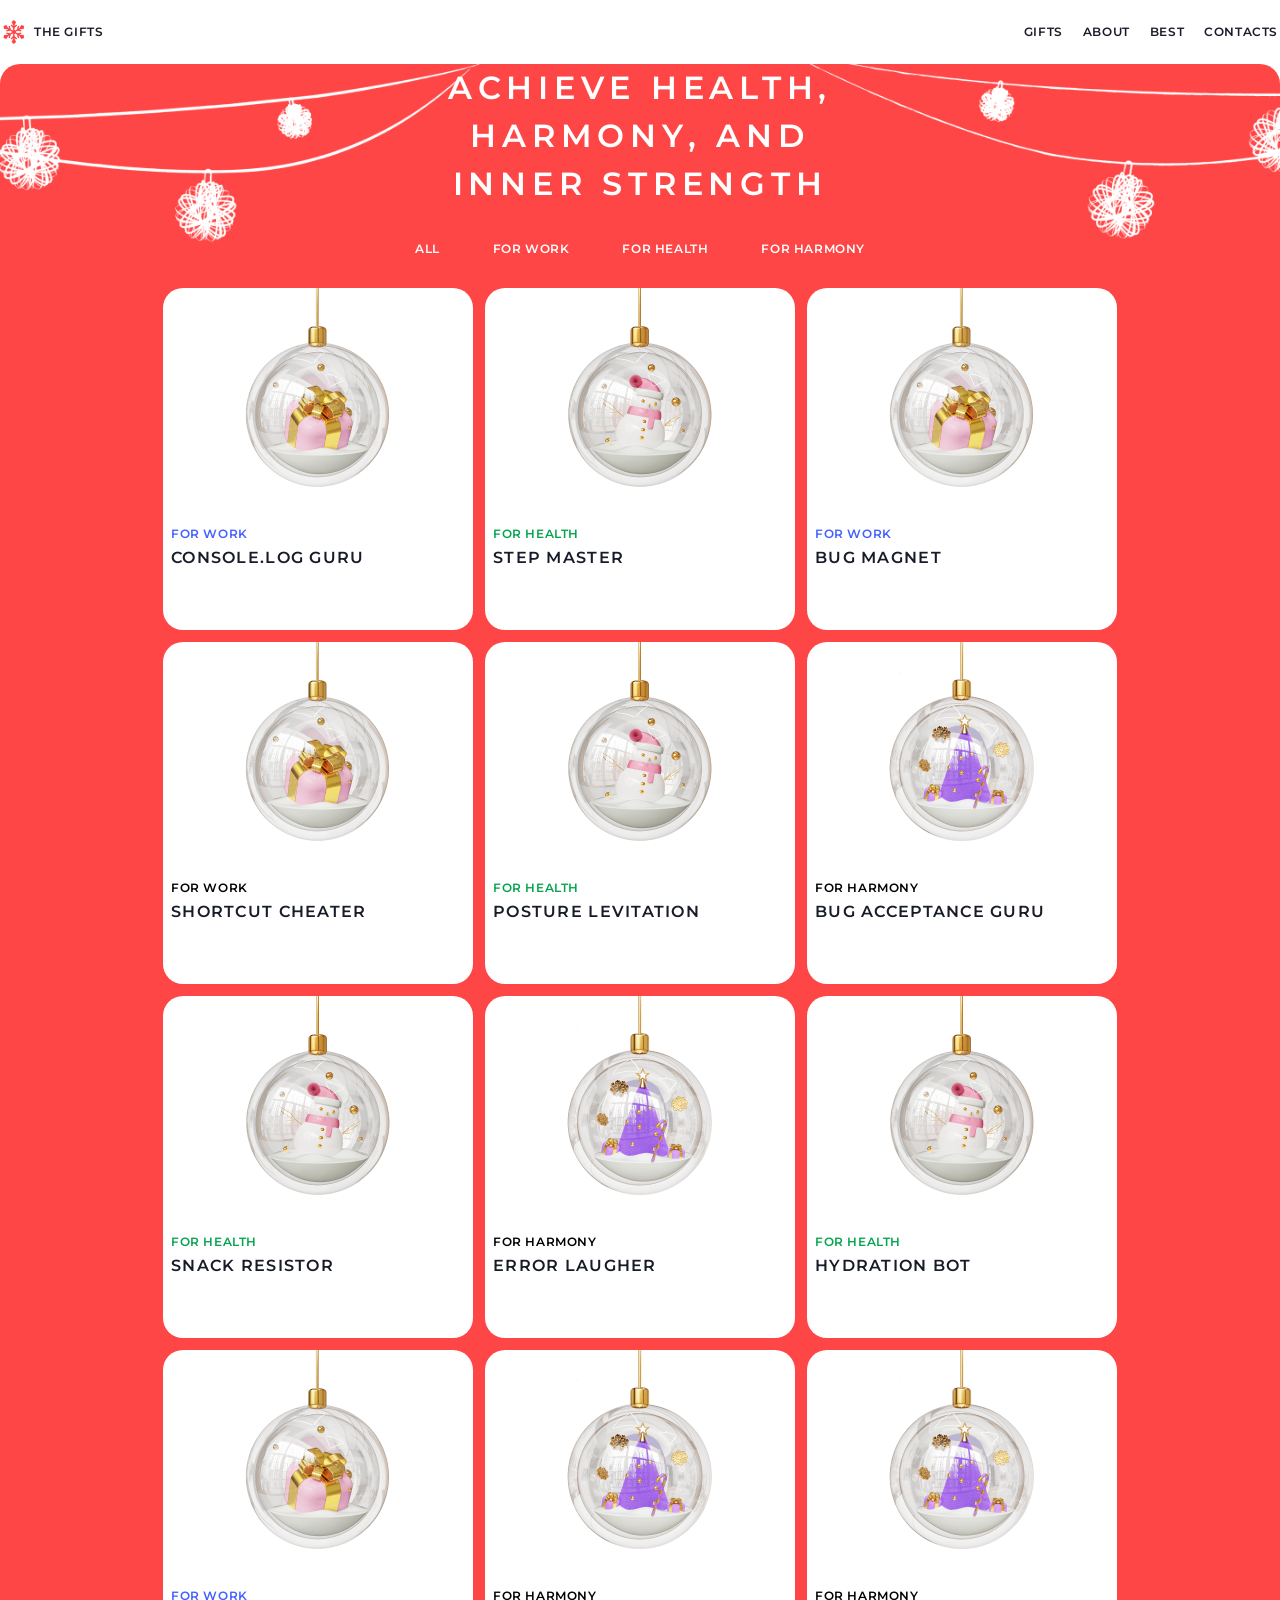
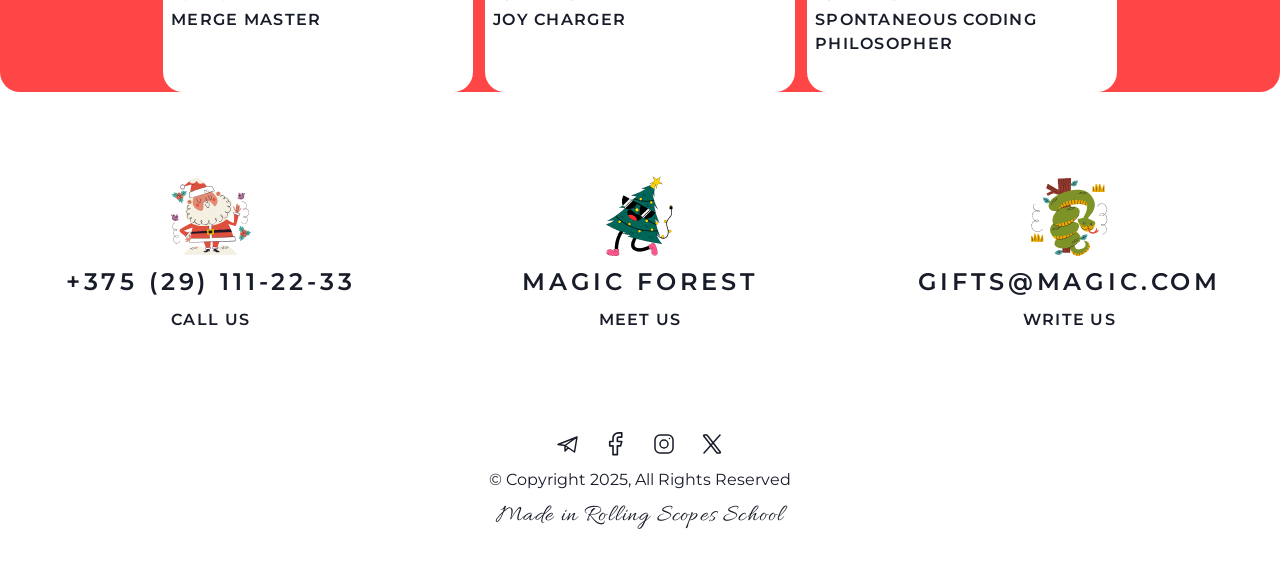
==== commit 92e54e5f: "feat: added scroll button" ====
--- a/gifts.html
+++ b/gifts.html
@@ -13,22 +13,22 @@
         <header>
             <div class="header-container">
                 <div class="header-left">
-                    <a href="index2.html">
+                    <a href="index.html">
                         <img src="images/favicon.svg.svg" alt="icon" class="icon">
                     </a>
-                    <a href="gifts2.html" class="nav-label">the gifts</a>
+                    <a href="gifts.html" class="nav-label">the gifts</a>
                 </div>
                 <div class="header-right">
                     <nav class="navbar">
                         <ul class="nav-menu">
-                            <li class="nav-item"><a class="nav-link" href="gifts2.html">gifts</a></li>
-                            <li class="nav-item"><a class="nav-link" href="index2.html#about">about</a></li>
-                            <li class="nav-item"><a class="nav-link" href="index2.html#best-gifts">best</a></li>
+                            <li class="nav-item"><a class="nav-link" href="gifts.html">gifts</a></li>
+                            <li class="nav-item"><a class="nav-link" href="index.html#about">about</a></li>
+                            <li class="nav-item"><a class="nav-link" href="index.html#best-gifts">best</a></li>
                             <li class="nav-item"><a class="nav-link" href="#contacts">contacts</a></li>
                         </ul>
                     </nav>
                 </div>
-                <div class="hamburger" id="burgerBtn" aria-label="Open menu">
+                <div class="hamburger" id="burgerBtn">
                     <span class="bar"></span>
                     <span class="bar"></span>
                     <span class="bar"></span>
@@ -209,13 +209,11 @@
                 </div>
             </div>
         </footer>
-        <a href="#gifts">
-            <button id="scroll-top">
-            <p>scroll to top</p>
-            </button>
-        </a>
+        <button onclick="gotopFunction()" id="scroll-button">
+            <img src="images/arrow-up.svg" alt="arrow up">
+        </button>
     </div>
     
-    <script src="script.js"></script>
+    <script src="script2.js"></script>
 </body>
 </html>
--- a/style.css
+++ b/style.css
@@ -15,6 +15,7 @@
 
     --radius: 20px;
 
+    --header-height: 24px;
     --max-width-page:      1440px;
     --max-width-container: 1276px;
 }
@@ -79,15 +80,13 @@
 
 .body-wrapper,
 .gifts-page-wrapper {
-    width: var(--max-width-page);
+    width: 100%;
     margin: 0 auto;
+    display: flex;
+    flex-direction: column;
+    justify-content: center;
+    align-items: center;
     background-color: var(--color-white);
-}
-
-.gifts-page-wrapper {
-    display: flex;
-    flex-direction: column;
-    align-items: center;
 }
 
 
@@ -125,7 +124,8 @@
     background-repeat: no-repeat;
     background-position: top;
     background-size: contain;
-    width: var(--max-width-page);
+    width: 100%;
+    max-width: var(--max-width-page);
     border-radius: var(--radius);
 }
 
@@ -224,13 +224,21 @@
     opacity: 0.6;
 }
 
+main {
+    width: 100%;
+    display: flex;
+    flex-direction: column;
+    justify-content: center;
+    align-items: center;
+}
 
 .hero {
     display: flex;
     justify-content: center;
     align-items: center;
     min-height: 524px;
-    width: var(--max-width-page);
+    width: 100%;
+    max-width: var(--max-width-page);
 }
 
 .hero-container {
@@ -283,7 +291,8 @@
     justify-content: center;
     align-items: center;
     min-height: 648px;
-    width: var(--max-width-page);
+    width: 100%;
+    max-width: var(--max-width-page);
 }
 
 .about-container {
@@ -352,7 +361,8 @@
     align-items: center;
     min-height: 488px;
     overflow: hidden;
-    width: var(--max-width-page);
+    width: 100%;
+    max-width: var(--max-width-page);
 }
 
 .slider-container {
@@ -446,7 +456,8 @@
     justify-content: center;
     align-items: center;
     min-height: 554px;
-    width: var(--max-width-page);
+    width: 100%;
+    max-width: var(--max-width-page);
 }
 
 .best-gifts-container {
@@ -534,7 +545,8 @@
     justify-content: center;
     align-items: center;
     min-height: 668px;
-    width: var(--max-width-page);
+    width: 100%;
+    max-width: var(--max-width-page);
 }
 
 .cta-container {
@@ -583,6 +595,7 @@
     height: 72px;
     background-color: rgba(255, 255, 255, 0.5);
     border-radius: var(--radius);
+    max-width: var(--max-width-container);
 }
 
 .countdown-unit {
@@ -612,7 +625,7 @@
     flex-direction: column;
     justify-content: center;
     align-items: center;
-    width: var(--max-width-page);
+    width: 100%;
     min-height: 496px;
 }
 
@@ -620,7 +633,7 @@
     display: flex;
     flex-direction: column;
     justify-content: space-between;
-    width: var(--max-width-container);
+    width: 100%;
     height: 376px;
     gap: 60px;
 }
@@ -704,11 +717,6 @@
 }
 
 
-.gifts-page-wrapper {
-    width: var(--max-width-page);
-    overflow-x: hidden;
-}
-
 .gifts {
     display: flex;
     flex-direction: column;
@@ -723,7 +731,7 @@
     flex-direction: column;
     align-items: center;
     gap: 20px;
-    width: var(--max-width-container);
+    max-width: var(--max-width-container);
 }
 
 .gifts-container h1 {
@@ -762,6 +770,8 @@
     grid-template-columns: repeat(4, 1fr);
     gap: 12px;
     width: 100%;
+    justify-items: center;
+    white-space: wrap;
 }
 
 .gifts-cards a {
@@ -769,6 +779,8 @@
     flex-direction: column;
     justify-content: center;
     align-items: center;
+    width: 310px;
+    height: 342px;
 
 }
 
@@ -776,10 +788,6 @@
     width: 100%;
 }
 
-#scroll-top {
-    display: none;
-    background-color: var(--color-white);
-}
 
 .tab.active {
     background-color: var(--color-white);
@@ -790,10 +798,80 @@
     display: none;
 }
 
-@media (min-width: 381px) and (max-width: 768px) {
-    #scroll-top {
-    display: flex;
-    }
+#scroll-button {
+  display: none;
+  position: fixed; 
+  bottom: 8px;
+  right: 8px;
+  z-index: 999; 
+  border: 1px solid var(--color-red); 
+  background-color: var(--color-white);
+  color: var(--color-white);
+  cursor: pointer; 
+  padding: 16px; 
+  border-radius: 28px; 
+}
+
+@media (min-width: 1000px) and (max-width: 1292px) {
+    .gifts-cards {
+    display: grid;
+    grid-template-columns: repeat(3, 1fr);
+    gap: 12px;
+    width: 100%;
+    justify-items: center;
+    white-space: wrap;
+}
+
+    .best-gifts-content {
+    display: grid;
+    grid-template-columns: repeat(3, 1fr);
+    gap: 12px;
+    width: 100%;
+    justify-items: center;
+    white-space: wrap;
+    }
+}
+
+@media (min-width: 769px) and (max-width: 1001px) {
+    .gifts-cards {
+    display: grid;
+    grid-template-columns: repeat(2, 1fr);
+    gap: 12px;
+    width: 100%;
+    justify-items: center;
+    white-space: wrap;
+}
+    .best-gifts-content {
+    display: grid;
+    grid-template-columns: repeat(2, 1fr);
+    gap: 12px;
+    width: 100%;
+    justify-items: center;
+    white-space: wrap;
+    }
+}
+
+@media (min-width: 380px) and (max-width: 650px) {
+    .gifts-cards {
+    display: flex;
+    flex-direction: column;
+    gap: 12px;
+    width: 100%;
+    justify-items: center;
+    white-space: wrap;
+}
+
+    .best-gifts-content {
+    display: flex;
+    gap: 12px;
+    width: 100%;
+    justify-items: center;
+    white-space: wrap;
+    }
+}
+
+@media (min-width: 381px) and (max-width: 768px) {   
+    
     
     body.lock { overflow: hidden; }
 
@@ -819,7 +897,7 @@
         position: fixed;
         right: -100%;
         top:64px;
-        height: 960px;
+        height: calc(100vh - var(--header-height));
         gap: 0;
         flex-direction: column;
         justify-content: center;
@@ -844,7 +922,6 @@
 
     .body-wrapper,
     .gifts-page-wrapper {
-        width: 100%;
         max-width: 768px;
     }
 
@@ -945,13 +1022,14 @@
 
     .best-gifts-content {
         width: 100%;
-        display: grid;
-        grid-template-columns: repeat(2, 1fr);
-        grid-auto-rows: 1fr;
+        display: flex;
+        flex-direction: column;
+        align-items: center;
     }
 
     .best-gifts-container a {
-        width: inherit;
+        width: 310px;
+        height: 342px;
         display: flex;
     }
 
@@ -1053,9 +1131,6 @@
 }
 
 @media (max-width: 380px) {
-    #scroll-top {
-    display: flex;
-    }
 
        body.lock { overflow: hidden; }
 
@@ -1081,7 +1156,7 @@
         position: fixed;
         right: -100%;
         top:64px;
-        height: 748px;
+        height: calc(100vh - var(--header-height));
         gap: 0;
         flex-direction: column;
         justify-content: center;
